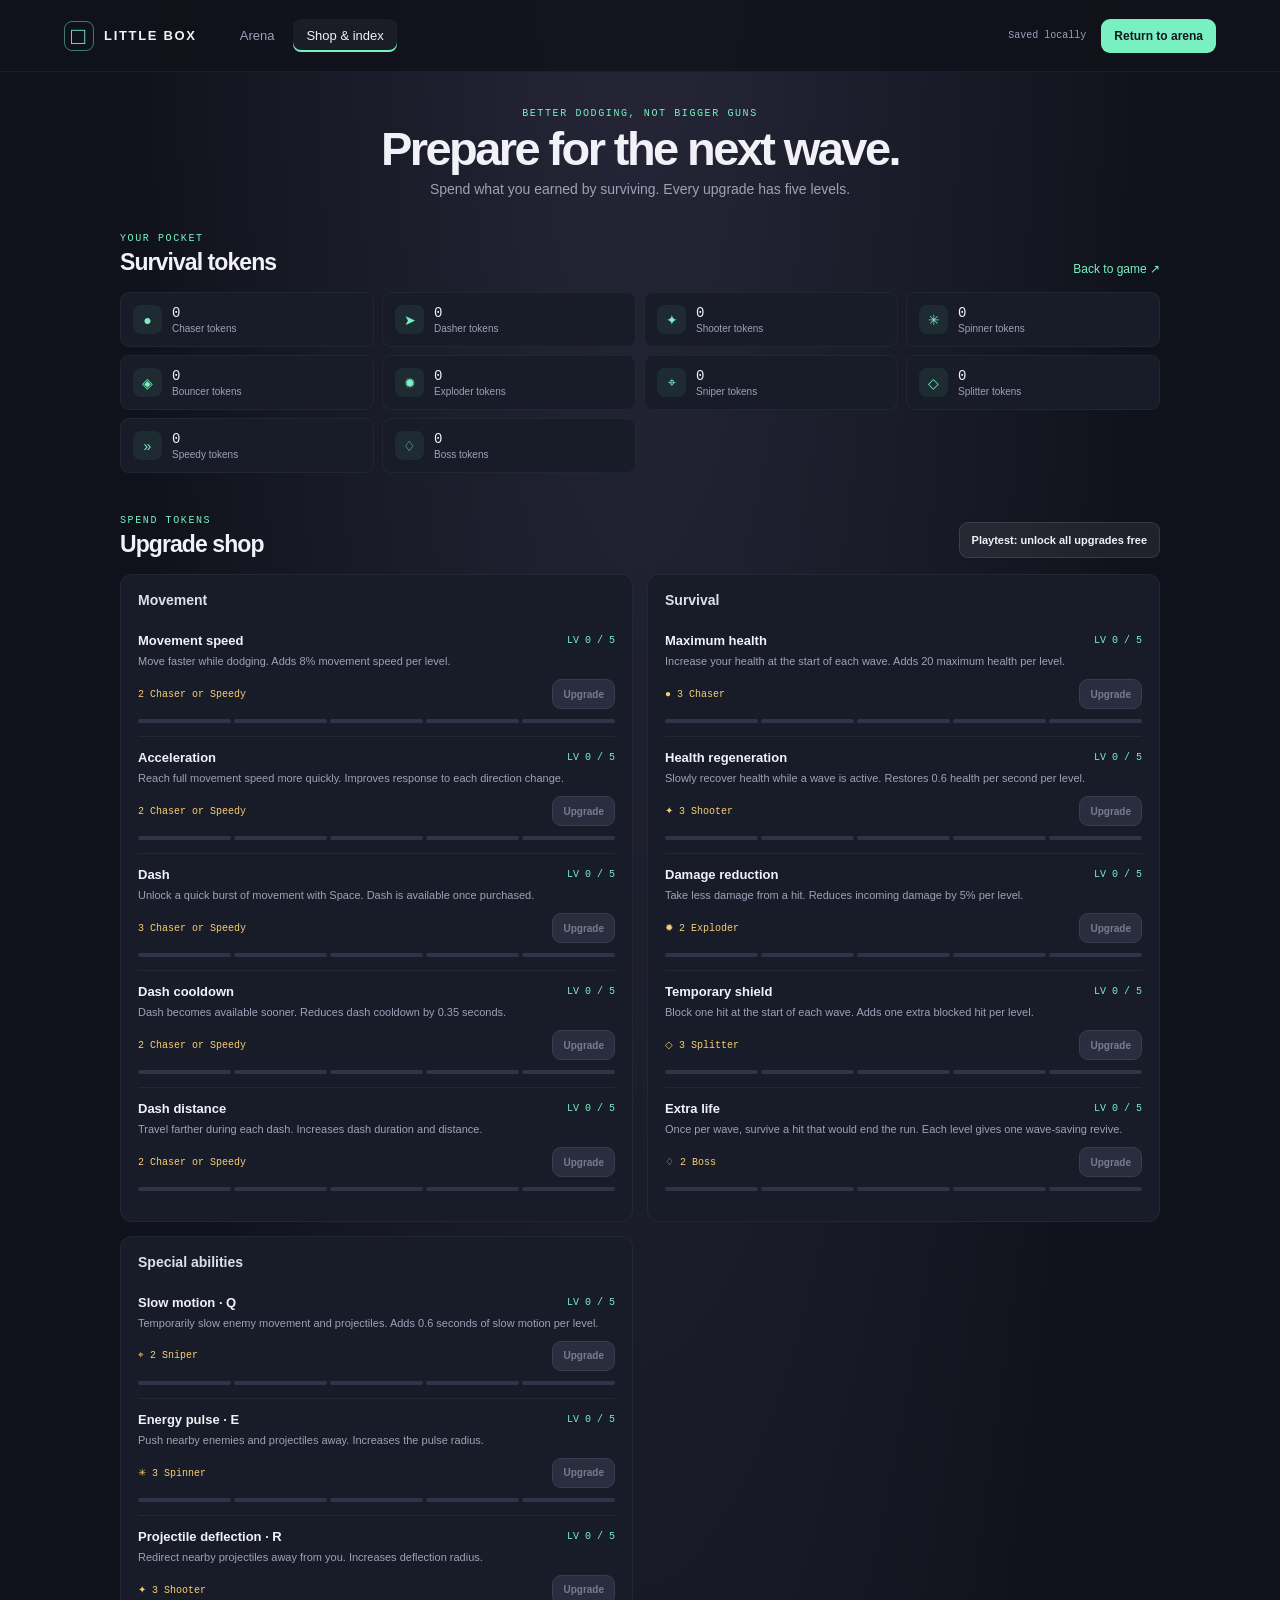
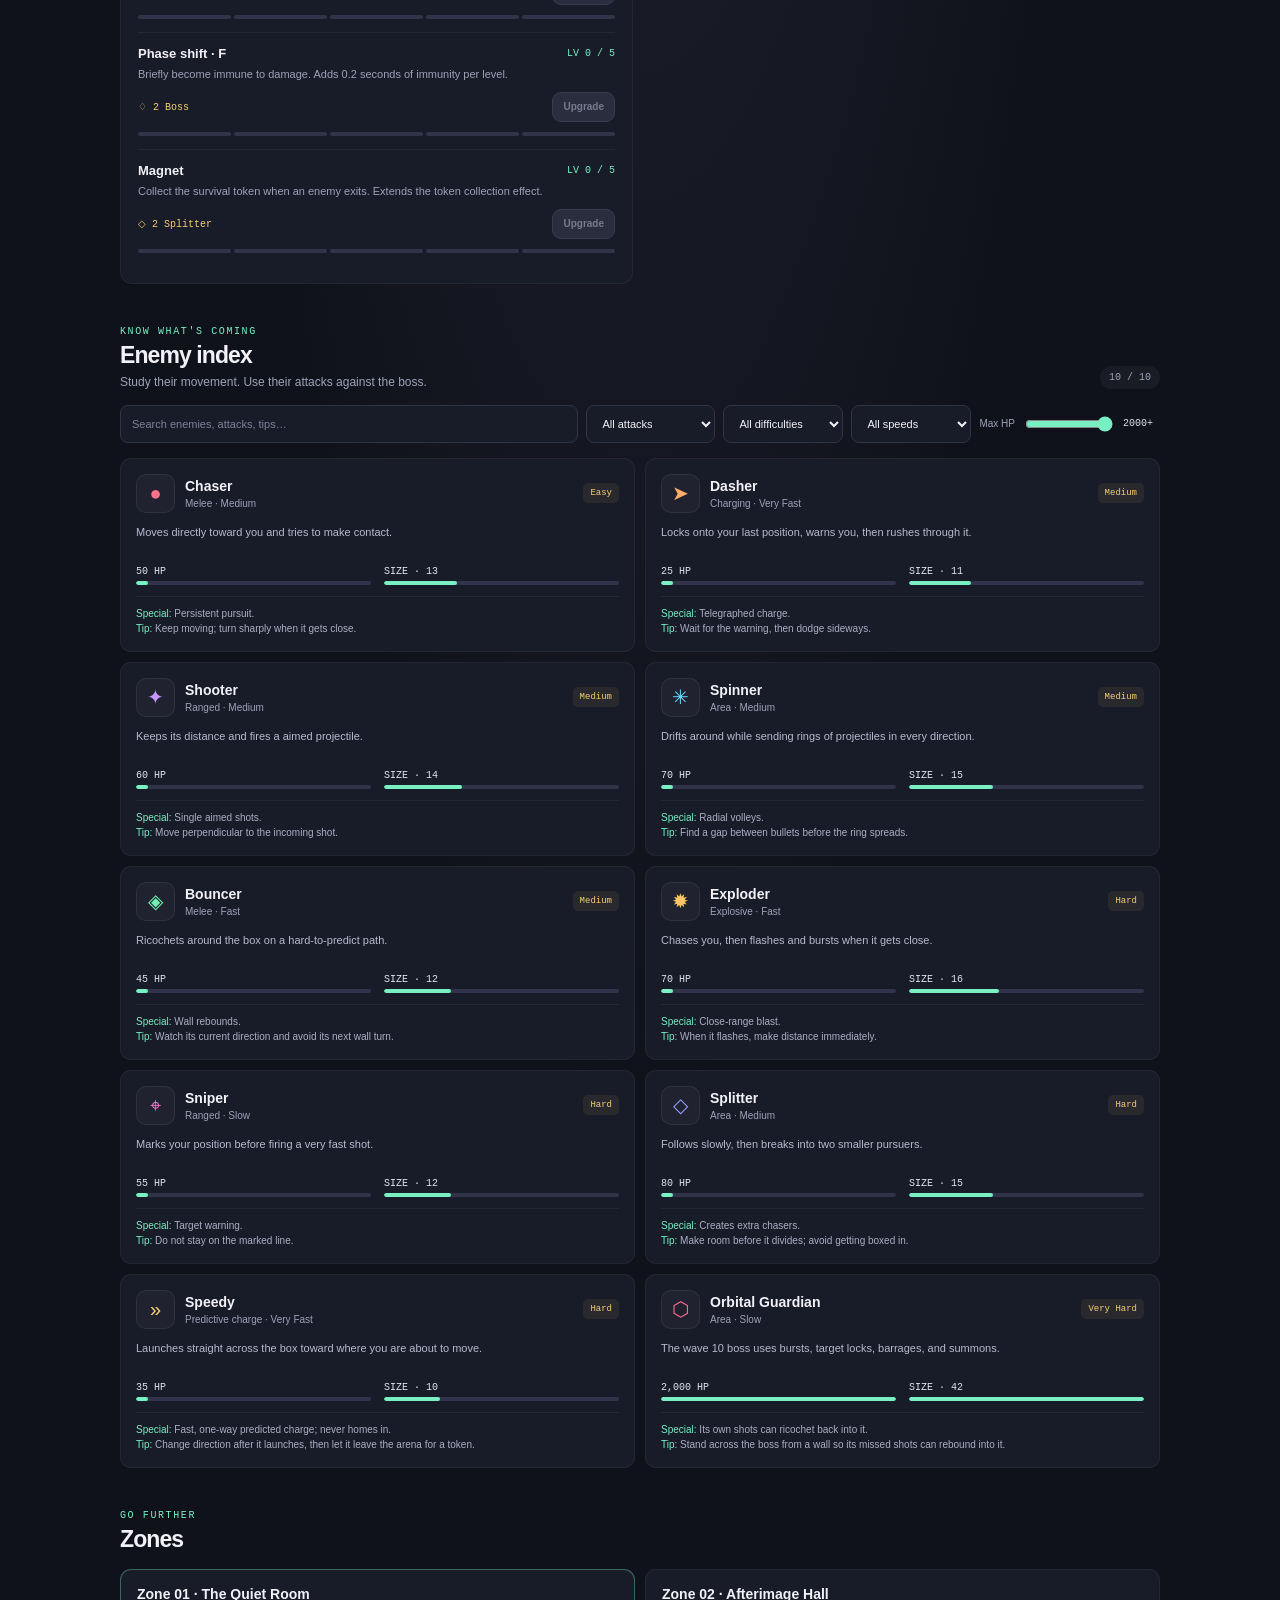
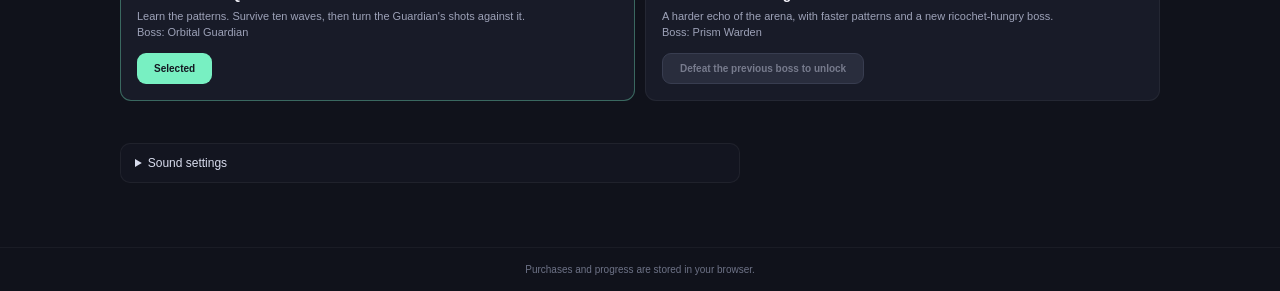
==== shop.html @ 020e3a39 "1st version of code Added the main starter code" ====
<!doctype html>
<html lang="en">
<head>
  <meta charset="utf-8">
  <meta name="viewport" content="width=device-width, initial-scale=1">
  <meta name="theme-color" content="#10121b">
  <title>Little Box — Upgrades &amp; index</title>
  <link rel="stylesheet" href="styles.css">
  <script src="app.js" defer></script>
</head>
<body data-page="shop">
  <header class="topbar">
    <a class="brand" href="index.html"><span class="brand-mark">□</span> LITTLE BOX</a>
    <nav class="main-nav" aria-label="Main navigation">
      <a class="nav-link" href="index.html">Arena</a>
      <a class="nav-link active" href="shop.html">Shop &amp; index</a>
    </nav>
    <div class="top-actions">
      <span id="saveStatus" class="save-status" aria-live="polite">Saved locally</span>
      <a class="button button-small" href="index.html">Return to arena</a>
    </div>
  </header>

  <main class="shop-layout">
    <section class="game-heading">
      <p class="eyebrow">BETTER DODGING, NOT BIGGER GUNS</p>
      <h1>Prepare for the next wave.</h1>
      <p>Spend what you earned by surviving. Every upgrade has five levels.</p>
    </section>

    <section class="currency-section">
      <div class="section-title"><div><p class="eyebrow">YOUR POCKET</p><h2>Survival tokens</h2></div><a class="text-link" href="index.html">Back to game ↗</a></div>
      <div id="currencyList" class="currency-list"></div>
    </section>

    <section class="upgrade-section">
      <div class="section-title"><div><p class="eyebrow">SPEND TOKENS</p><h2>Upgrade shop</h2></div><button id="buyAllUpgrades" class="button button-secondary" type="button">Playtest: unlock all upgrades free</button></div>
      <div id="upgradeGroups" class="upgrade-groups"></div>
    </section>

    <section class="index-section">
      <div class="section-title"><div><p class="eyebrow">KNOW WHAT'S COMING</p><h2>Enemy index</h2><p class="section-copy">Study their movement. Use their attacks against the boss.</p></div><span id="enemyCount" class="count-pill"></span></div>
      <div class="filter-bar">
        <label class="search-field"><span class="sr-only">Search enemies</span><input id="enemySearch" type="search" placeholder="Search enemies, attacks, tips…"></label>
        <label><span class="sr-only">Filter by attack type</span><select id="attackFilter"><option value="">All attacks</option></select></label>
        <label><span class="sr-only">Filter by difficulty</span><select id="difficultyFilter"><option value="">All difficulties</option><option>Easy</option><option>Medium</option><option>Hard</option><option>Very Hard</option></select></label>
        <label><span class="sr-only">Filter by speed</span><select id="speedFilter"><option value="">All speeds</option><option>Slow</option><option>Medium</option><option>Fast</option><option>Very Fast</option></select></label>
        <label class="health-filter">Max HP <input id="healthFilter" type="range" min="25" max="2000" step="25" value="2000"><span id="healthFilterValue">2000+</span></label>
      </div>
      <div id="enemyGrid" class="enemy-grid"></div>
      <p id="emptyEnemies" class="empty-state" hidden>No enemies match those filters.</p>
    </section>

    <section class="zone-section">
      <div class="section-title"><div><p class="eyebrow">GO FURTHER</p><h2>Zones</h2></div></div>
      <div id="zoneList" class="zone-list"></div>
    </section>

    <details class="settings">
      <summary>Sound settings</summary>
      <div class="settings-row">
        <label>Music <input id="musicVolume" type="range" min="0" max="100" value="35"></label>
        <label>Effects <input id="soundVolume" type="range" min="0" max="100" value="55"></label>
      </div>
      <p>Music changes intensity with the wave and settles down in the shop.</p>
    </details>
  </main>
  <footer class="site-footer">Purchases and progress are stored in your browser.</footer>
</body>
</html>
---- styles.css ----
:root {
  color-scheme: dark;
  --bg: #10121b;
  --panel: #181b28;
  --panel-soft: #1d2030;
  --line: #303449;
  --muted: #9da2b8;
  --text: #f2f1f8;
  --mint: #78f0c2;
  --pink: #ff6d9c;
  --gold: #f6cf73;
  --mono: Consolas, "Courier New", monospace;
  font-family: "Segoe UI", Arial, sans-serif;
  background: var(--bg);
  color: var(--text);
}

* { box-sizing: border-box; }
[hidden] { display: none !important; }
body { min-width: 320px; min-height: 100vh; margin: 0; background: radial-gradient(ellipse at 50% -15%, #28283b 0, var(--bg) 57%); }
a { color: inherit; text-decoration: none; }
button, input, select { font: inherit; }
button, a, input, select { -webkit-tap-highlight-color: transparent; }
button:focus-visible, a:focus-visible, input:focus-visible, select:focus-visible, summary:focus-visible { outline: 2px solid var(--mint); outline-offset: 3px; }

.topbar { height: 72px; display: flex; align-items: center; gap: 30px; padding: 0 clamp(16px, 5vw, 76px); border-bottom: 1px solid #ffffff0d; background: #10121bd9; }
.brand { display: inline-flex; gap: 10px; align-items: center; font-weight: 700; font-size: 13px; letter-spacing: .13em; white-space: nowrap; }
.brand-mark { display: grid; width: 30px; height: 30px; place-items: center; color: var(--mint); border: 1px solid #78f0c277; border-radius: 8px; font-size: 24px; line-height: 1; }
.main-nav { display: flex; gap: 6px; align-items: center; }
.nav-link { padding: 9px 13px; color: var(--muted); font-size: 13px; border-radius: 8px; }
.nav-link:hover, .nav-link.active { color: var(--text); background: #ffffff0b; }
.nav-link.active { box-shadow: inset 0 -2px var(--mint); }
.top-actions { display: flex; align-items: center; gap: 15px; margin-left: auto; }
.save-status { color: var(--muted); font: 10px var(--mono); }
.button { display: inline-flex; align-items: center; justify-content: center; min-height: 42px; padding: 0 17px; color: #141721; background: var(--mint); border: 0; border-radius: 9px; font-weight: 700; cursor: pointer; transition: transform .15s, filter .15s; }
.button:hover { filter: brightness(1.09); transform: translateY(-1px); }
.button-small { min-height: 34px; padding: 0 13px; font-size: 12px; }
.button-secondary { color: var(--text); background: #ffffff12; border: 1px solid #ffffff1a; }
.button-danger { color: #ffd9e4; background: #fa668421; border: 1px solid #fa66844b; }
.button:disabled { color: #777b8d; background: #292d3d; border: 1px solid #383d50; cursor: not-allowed; transform: none; filter: none; }

.game-layout, .shop-layout { width: min(1120px, calc(100% - 32px)); margin: 0 auto; padding: 36px 0 64px; }
.game-layout { display: flex; align-items: center; flex-direction: column; }
.game-heading { width: 100%; margin: 0 0 22px; text-align: center; }
.game-heading h1 { margin: 5px 0 8px; font-size: clamp(29px, 5vw, 47px); letter-spacing: -.055em; line-height: 1.05; }
.game-heading > p:last-child { margin: 0; color: var(--muted); font-size: 14px; }
.eyebrow { margin: 0; color: var(--mint); font: 10px var(--mono); letter-spacing: .16em; }
.game-hud { display: flex; gap: 9px; width: min(620px, 100%); margin-bottom: 13px; }
.hud-card { display: flex; min-width: 80px; min-height: 64px; flex-direction: column; justify-content: center; gap: 5px; padding: 9px 13px; background: #191c29e8; border: 1px solid #ffffff10; border-radius: 10px; }
.hud-card > span { color: var(--muted); font: 9px var(--mono); letter-spacing: .12em; }
.hud-card > strong { font: 12px var(--mono); }
.hud-health, .hud-boss { flex: 1; }
.meter { overflow: hidden; height: 6px; background: #303348; border-radius: 20px; }
.meter i { display: block; width: 100%; height: 100%; background: var(--mint); border-radius: inherit; transition: width .2s; }
.boss-meter i { background: var(--pink); }
.hud-boss > strong { color: #ff9db7; }

.arena-frame { position: relative; width: min(54vw, 620px); min-width: min(100%, 360px); aspect-ratio: 1; overflow: hidden; background: #121521; border: 8px solid #37394c; border-radius: 4px; box-shadow: 0 0 0 1px #74789455, inset 0 0 0 2px #0b0d14, 0 23px 65px #0008; }
.arena-frame::before { position: absolute; z-index: 1; top: -1px; left: -1px; width: 22px; height: 22px; border-top: 3px solid var(--mint); border-left: 3px solid var(--mint); content: ""; pointer-events: none; }
.arena-frame::after { position: absolute; z-index: 1; right: -1px; bottom: -1px; width: 22px; height: 22px; border-right: 3px solid var(--mint); border-bottom: 3px solid var(--mint); content: ""; pointer-events: none; }
#arena { display: block; width: 100%; height: 100%; }
.arena-label { position: absolute; z-index: 2; top: 12px; left: 14px; display: flex; gap: 7px; align-items: center; color: #c1c6d9; font: 9px var(--mono); letter-spacing: .14em; pointer-events: none; }
.live-dot { width: 6px; height: 6px; background: var(--mint); border-radius: 50%; box-shadow: 0 0 9px var(--mint); }
.game-overlay { position: absolute; z-index: 3; inset: 0; display: grid; place-items: center; padding: 22px; background: #0c0e18b8; backdrop-filter: blur(5px); }
.game-overlay[hidden] { display: none; }
.overlay-card { width: min(390px, 100%); padding: 26px; text-align: center; background: #1a1d2bef; border: 1px solid #ffffff1c; border-radius: 15px; box-shadow: 0 18px 70px #0008; }
.overlay-card h2 { margin: 9px 0; font-size: clamp(22px, 4vw, 30px); letter-spacing: -.04em; }
.overlay-card > p:not(.eyebrow) { margin: 0 auto 18px; color: #b6bbce; font-size: 13px; line-height: 1.55; }
.overlay-buttons { display: flex; justify-content: center; flex-wrap: wrap; gap: 8px; }
.toast { position: absolute; z-index: 4; left: 50%; bottom: 22px; padding: 9px 15px; color: var(--mint); background: #121521ec; border: 1px solid #78f0c277; border-radius: 20px; font: 11px var(--mono); opacity: 0; transform: translate(-50%, 8px); transition: opacity .2s, transform .2s; pointer-events: none; }
.toast.show { opacity: 1; transform: translate(-50%, 0); }
.game-footer { display: flex; width: min(620px, 100%); align-items: center; justify-content: space-between; gap: 12px; flex-wrap: wrap; margin-top: 15px; }
.control-hint { display: flex; align-items: center; gap: 5px; color: var(--muted); font-size: 10px; }
.key { padding: 4px 5px; color: #dce0ee; background: #222638; border: 1px solid #373c50; border-radius: 4px; font: 9px var(--mono); }
.separator { color: #4a4e61; }
.text-link { color: var(--mint); font-size: 12px; }
.text-link:hover { text-decoration: underline; }
.settings { width: min(620px, 100%); margin-top: 20px; padding: 12px 14px; color: var(--muted); background: #181b2877; border: 1px solid #ffffff0e; border-radius: 10px; font-size: 12px; }
.settings summary { color: #d8dced; cursor: pointer; }
.settings-row { display: flex; gap: 20px; flex-wrap: wrap; padding-top: 14px; }
.settings-row label { display: flex; align-items: center; gap: 10px; }
.settings input[type="range"] { accent-color: var(--mint); }
.settings p { margin: 10px 0 0; font-size: 10px; }
.site-footer { padding: 16px; color: #6d7286; text-align: center; font-size: 10px; border-top: 1px solid #ffffff0b; }

.shop-layout { max-width: 1040px; }
.shop-layout > .game-heading { margin-bottom: 36px; }
.section-title { display: flex; align-items: end; justify-content: space-between; gap: 14px; margin-bottom: 16px; }
.section-title h2 { margin: 5px 0 0; font-size: 23px; letter-spacing: -.04em; }
.section-copy { margin: 6px 0 0; color: var(--muted); font-size: 12px; }
.currency-section, .upgrade-section, .index-section, .zone-section { margin: 0 0 42px; }
.upgrade-section > .section-title .button { min-height: 36px; padding: 0 12px; font-size: 11px; }
.currency-list { display: grid; grid-template-columns: repeat(4, minmax(0, 1fr)); gap: 8px; }
.currency-card { display: flex; align-items: center; gap: 10px; padding: 12px; background: var(--panel); border: 1px solid #ffffff0c; border-radius: 9px; }
.currency-icon { display: grid; width: 29px; height: 29px; flex: 0 0 auto; place-items: center; color: var(--mint); background: #78f0c214; border-radius: 8px; font-size: 14px; }
.currency-card strong { display: block; font: 14px var(--mono); }
.currency-card span:last-child { display: block; margin-top: 2px; color: var(--muted); font-size: 10px; }
.upgrade-groups { display: grid; grid-template-columns: repeat(2, minmax(0, 1fr)); gap: 14px; }
.upgrade-group { padding: 17px; background: var(--panel); border: 1px solid #ffffff0d; border-radius: 12px; }
.upgrade-group h3 { margin: 0 0 12px; color: #dce0ed; font-size: 14px; }
.upgrade-card { padding: 13px 0; border-top: 1px solid #ffffff0e; }
.upgrade-card:first-of-type { border-top: 0; }
.upgrade-head { display: flex; align-items: center; justify-content: space-between; gap: 10px; }
.upgrade-head h4 { margin: 0; font-size: 13px; }
.level-text { color: var(--mint); font: 10px var(--mono); white-space: nowrap; }
.upgrade-card p { margin: 6px 0 9px; color: var(--muted); font-size: 11px; line-height: 1.45; }
.upgrade-buy-row { display: flex; align-items: center; justify-content: space-between; gap: 10px; }
.upgrade-cost { color: var(--gold); font: 10px var(--mono); }
.upgrade-buy-row .button { min-height: 30px; padding: 0 10px; font-size: 10px; }
.level-track { display: flex; gap: 3px; margin-top: 10px; }
.level-track i { height: 4px; flex: 1; background: #303448; border-radius: 5px; }
.level-track i.on { background: var(--mint); }

.filter-bar { display: flex; align-items: center; gap: 8px; flex-wrap: wrap; margin-bottom: 15px; }
.filter-bar select, .filter-bar input[type="search"] { height: 38px; padding: 0 11px; color: var(--text); background: var(--panel); border: 1px solid var(--line); border-radius: 8px; font-size: 11px; }
.filter-bar select { min-width: 120px; }
.search-field { flex: 1 1 220px; }
.search-field input { width: 100%; }
.filter-bar input::placeholder { color: #7e8398; }
.health-filter { display: flex; align-items: center; gap: 8px; color: var(--muted); font-size: 10px; }
.health-filter input { width: 88px; accent-color: var(--mint); }
.health-filter span { min-width: 37px; color: #dce0ed; font: 10px var(--mono); }
.enemy-grid { display: grid; grid-template-columns: repeat(2, minmax(0, 1fr)); gap: 10px; }
.enemy-card { padding: 15px; background: var(--panel); border: 1px solid #ffffff0d; border-radius: 11px; }
.enemy-top { display: flex; align-items: center; gap: 10px; }
.enemy-icon { display: grid; width: 39px; height: 39px; flex: 0 0 auto; place-items: center; background: #ffffff09; border: 1px solid #ffffff12; border-radius: 10px; font-size: 20px; }
.enemy-top h3 { margin: 0; font-size: 14px; }
.enemy-top p { margin: 4px 0 0; color: var(--muted); font-size: 10px; }
.difficulty { margin-left: auto; padding: 5px 7px; color: var(--gold); background: #f6cf7312; border-radius: 5px; font: 9px var(--mono); white-space: nowrap; }
.enemy-description { min-height: 32px; margin: 12px 0 9px; color: #b6bbce; font-size: 11px; line-height: 1.45; }
.enemy-stats { display: grid; grid-template-columns: 1fr 1fr; gap: 6px 13px; }
.enemy-stat { color: var(--muted); font-size: 10px; }
.enemy-stat b { display: block; margin-bottom: 4px; color: #e2e4ed; font: 10px var(--mono); }
.stat-bar { height: 4px; overflow: hidden; background: #303448; border-radius: 5px; }
.stat-bar i { display: block; height: 100%; background: var(--mint); border-radius: inherit; }
.enemy-tip { margin: 11px 0 0; padding-top: 9px; color: #aab0c4; border-top: 1px solid #ffffff0e; font-size: 10px; line-height: 1.5; }
.enemy-tip strong { color: var(--mint); font-weight: 500; }
.count-pill { padding: 6px 9px; color: var(--muted); background: #ffffff0b; border-radius: 20px; font: 10px var(--mono); }
.empty-state { padding: 24px; color: var(--muted); text-align: center; background: var(--panel); border-radius: 10px; font-size: 12px; }
.zone-list { display: grid; grid-template-columns: repeat(2, minmax(0, 1fr)); gap: 10px; }
.zone-card { padding: 16px; background: var(--panel); border: 1px solid #ffffff0d; border-radius: 11px; }
.zone-card.unlocked { border-color: #78f0c25c; }
.zone-card h3 { margin: 0 0 6px; font-size: 14px; }
.zone-card p { margin: 0 0 12px; color: var(--muted); font-size: 11px; line-height: 1.5; }
.zone-card .button { min-height: 31px; font-size: 10px; }
.sr-only { position: absolute; width: 1px; height: 1px; overflow: hidden; clip: rect(0, 0, 0, 0); white-space: nowrap; clip-path: inset(50%); }

@media (max-width: 720px) {
  .topbar { height: 62px; gap: 10px; padding: 0 12px; }
  .brand { gap: 6px; font-size: 11px; }
  .brand-mark { width: 26px; height: 26px; font-size: 20px; }
  .main-nav { gap: 0; }
  .nav-link { padding: 8px; font-size: 11px; }
  .top-actions { gap: 8px; }
  .save-status { display: none; }
  .game-layout, .shop-layout { width: min(100% - 22px, 620px); padding-top: 25px; }
  .arena-frame { width: min(90vw, 580px); min-width: 0; border-width: 6px; }
  .game-hud { gap: 5px; }
  .hud-card { min-width: 60px; padding: 8px; }
  .hud-card > span { font-size: 8px; }
  .hud-card > strong { font-size: 10px; }
  .game-footer { justify-content: center; }
  .control-hint { font-size: 9px; }
  .upgrade-groups, .enemy-grid { grid-template-columns: 1fr; }
  .currency-list { grid-template-columns: repeat(2, minmax(0, 1fr)); }
  .zone-list { grid-template-columns: 1fr; }
  .health-filter { flex: 1; }
  .upgrade-section > .section-title { align-items: flex-start; flex-direction: column; }
}
@media (max-width: 430px) {
  .brand { letter-spacing: .06em; }
  .nav-link { font-size: 10px; padding: 7px 6px; }
  .top-actions .button { min-height: 30px; padding: 0 8px; font-size: 10px; }
  .game-heading > p:last-child { font-size: 12px; }
  .control-hint { gap: 3px; }
}
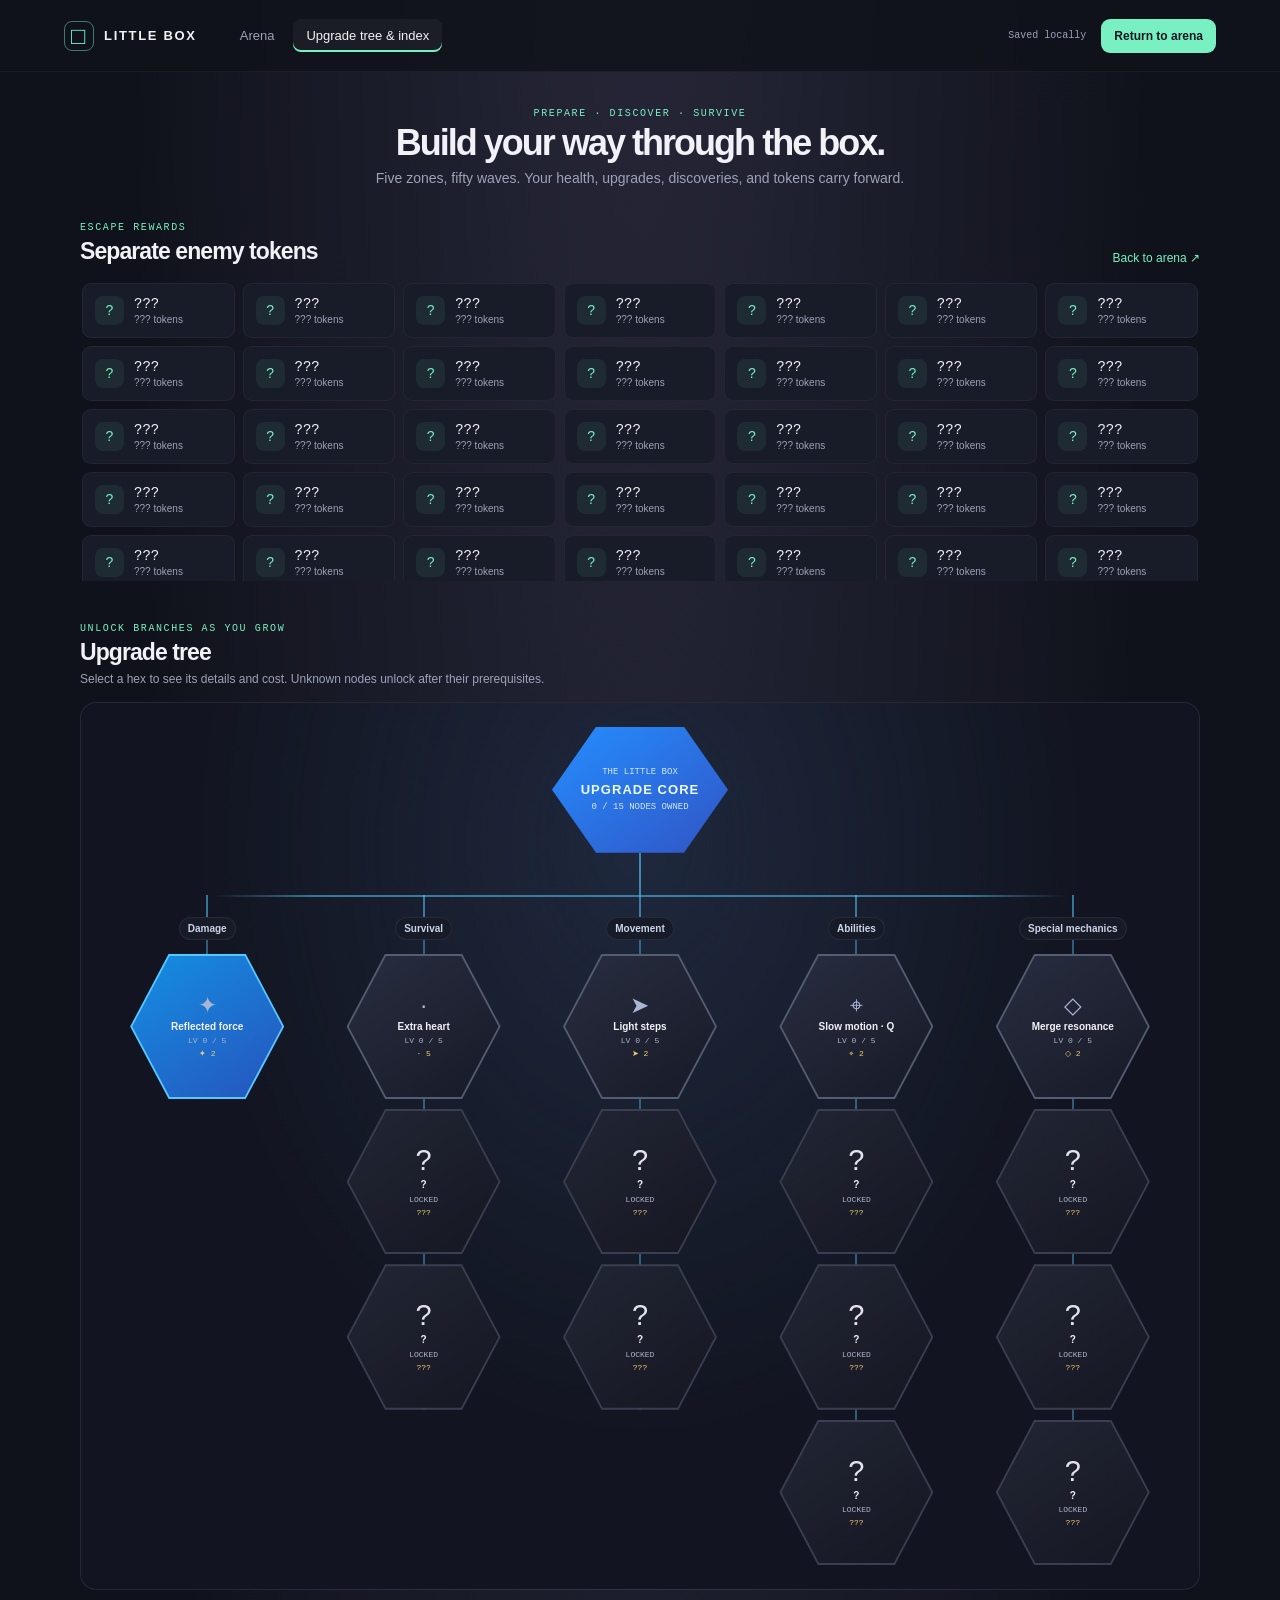
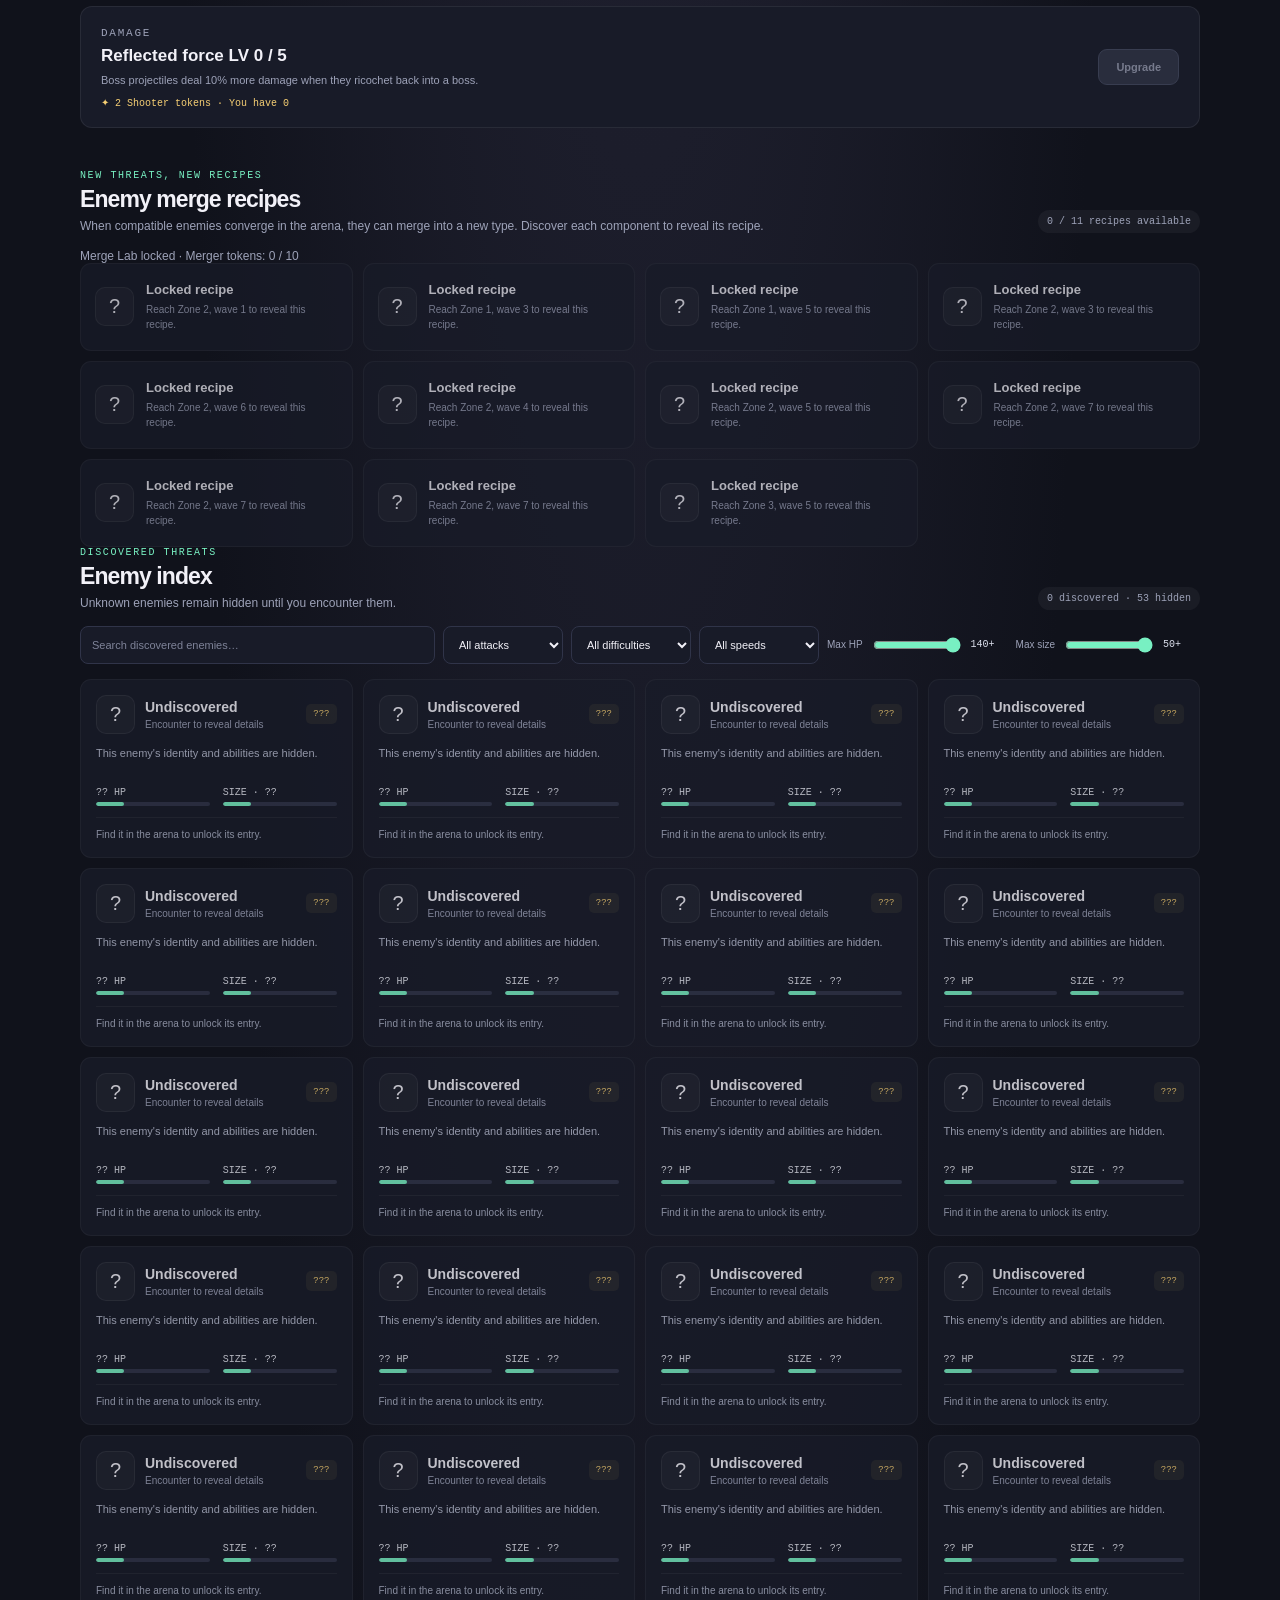
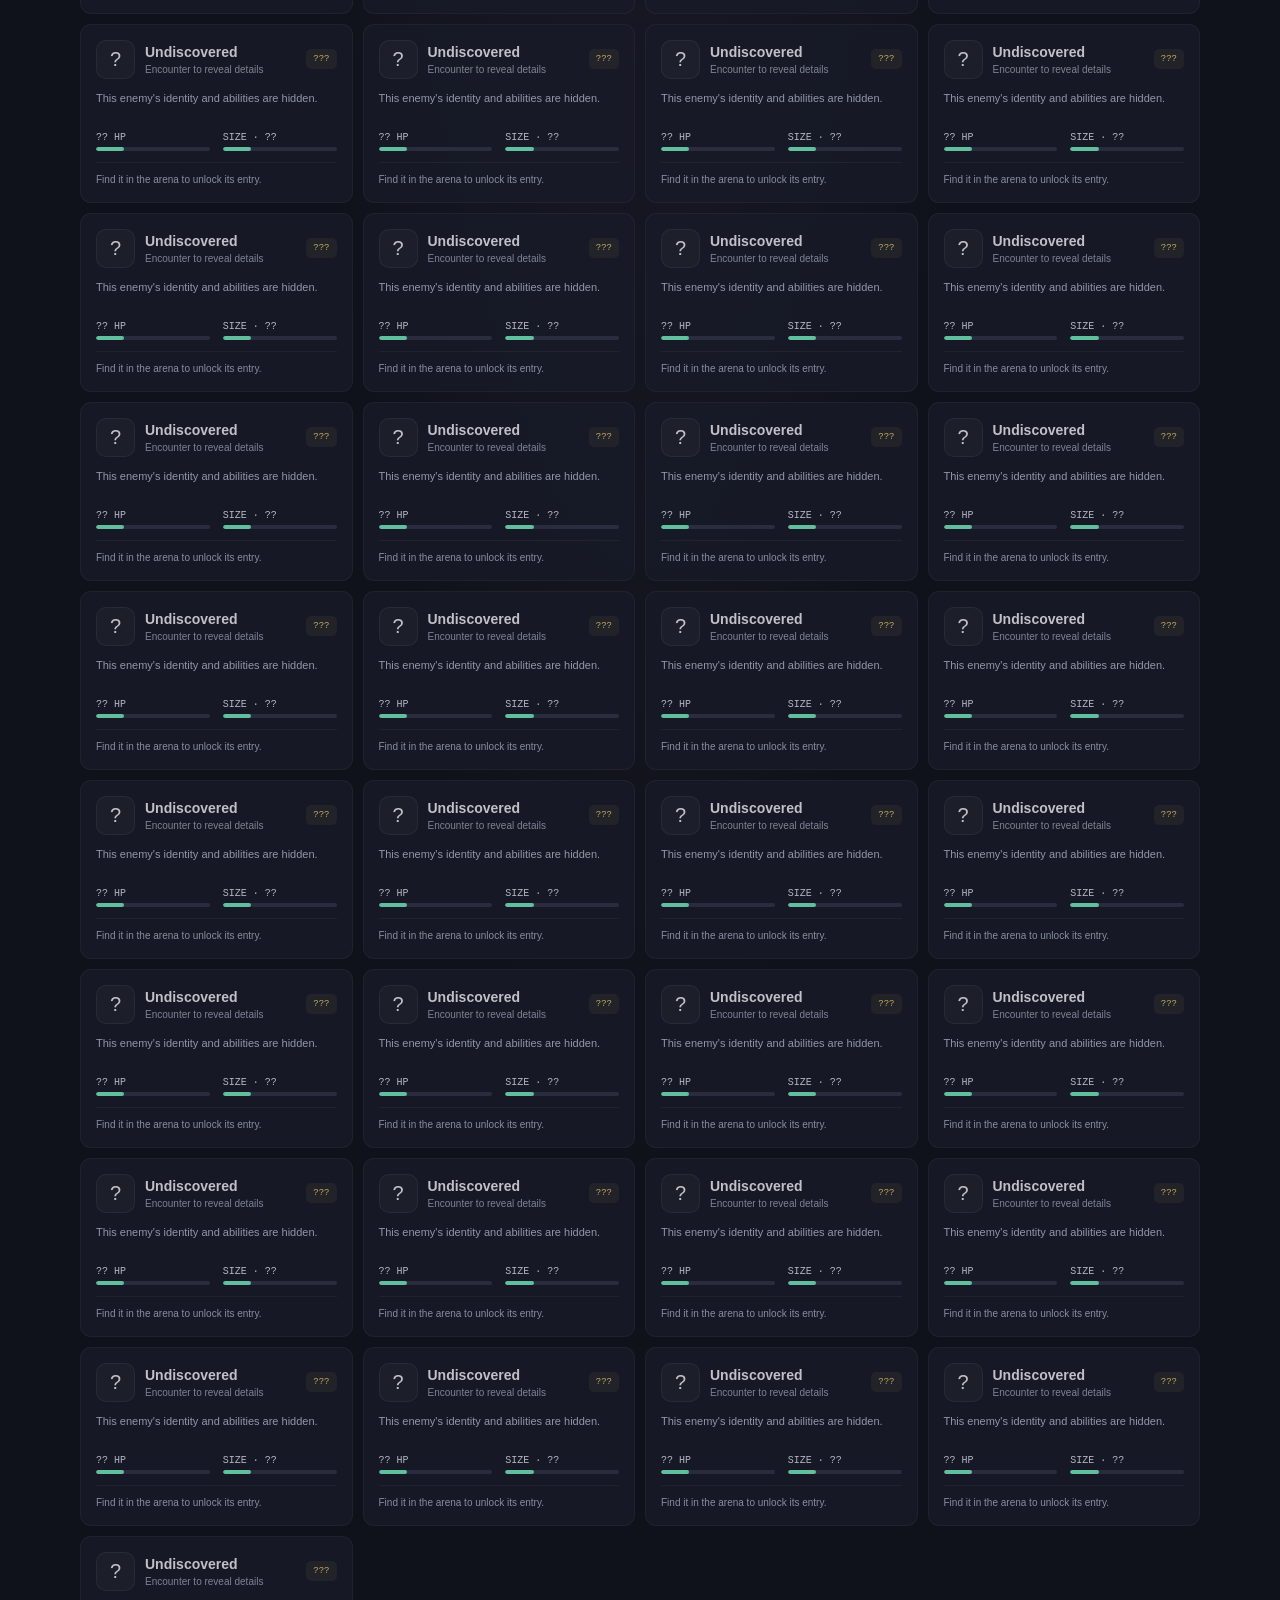
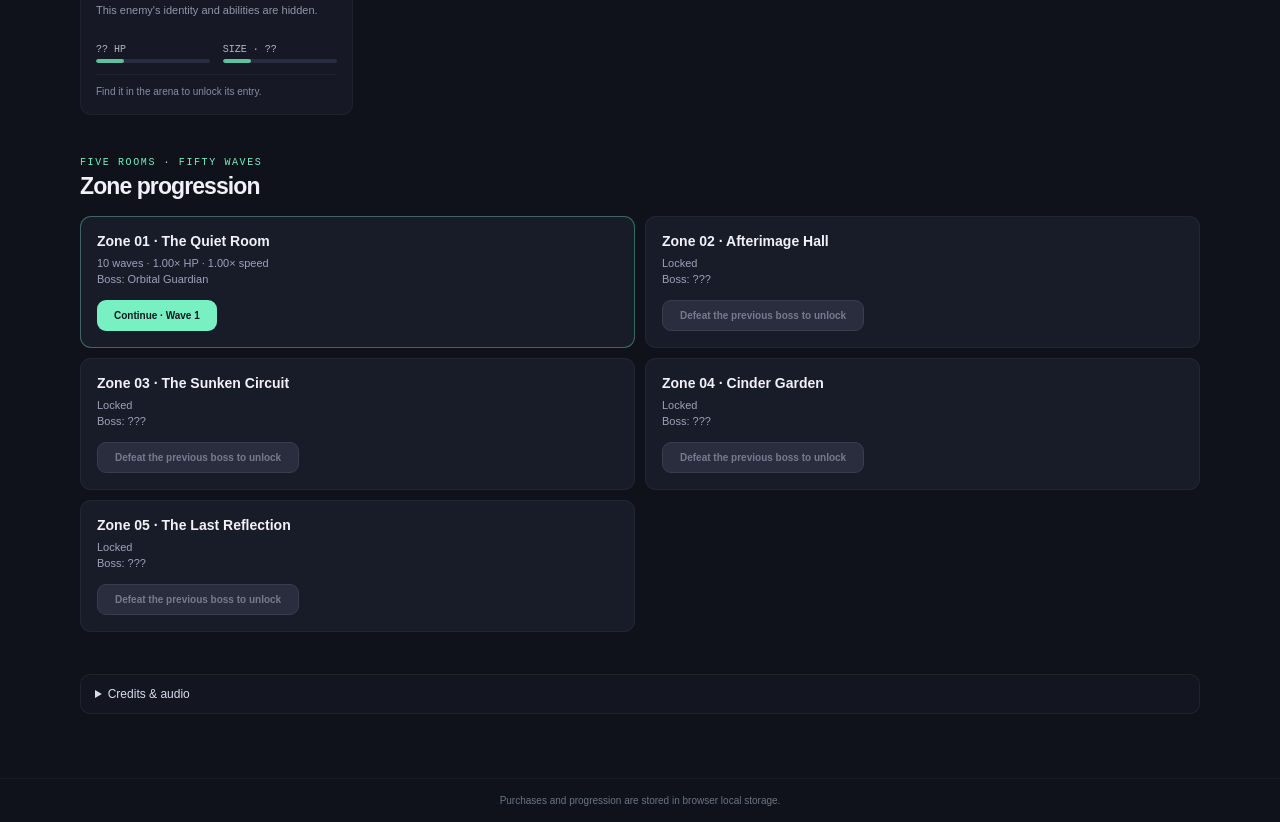
==== commit 99a88ced: "Revamped most code Fixed minor bugs and redid code to add new features" ====
--- a/shop.html
+++ b/shop.html
@@ -4,7 +4,7 @@
   <meta charset="utf-8">
   <meta name="viewport" content="width=device-width, initial-scale=1">
   <meta name="theme-color" content="#10121b">
-  <title>Little Box — Upgrades &amp; index</title>
+  <title>Little Box — Upgrade Tree &amp; Index</title>
   <link rel="stylesheet" href="styles.css">
   <script src="app.js" defer></script>
 </head>
@@ -13,7 +13,7 @@
     <a class="brand" href="index.html"><span class="brand-mark">□</span> LITTLE BOX</a>
     <nav class="main-nav" aria-label="Main navigation">
       <a class="nav-link" href="index.html">Arena</a>
-      <a class="nav-link active" href="shop.html">Shop &amp; index</a>
+      <a class="nav-link active" href="#upgrade-tree">Upgrade tree &amp; index</a>
     </nav>
     <div class="top-actions">
       <span id="saveStatus" class="save-status" aria-live="polite">Saved locally</span>
@@ -23,48 +23,59 @@
 
   <main class="shop-layout">
     <section class="game-heading">
-      <p class="eyebrow">BETTER DODGING, NOT BIGGER GUNS</p>
-      <h1>Prepare for the next wave.</h1>
-      <p>Spend what you earned by surviving. Every upgrade has five levels.</p>
+      <p class="eyebrow">PREPARE · DISCOVER · SURVIVE</p>
+      <h1>Build your way through the box.</h1>
+      <p>Five zones, fifty waves. Your health, upgrades, discoveries, and tokens carry forward.</p>
     </section>
 
     <section class="currency-section">
-      <div class="section-title"><div><p class="eyebrow">YOUR POCKET</p><h2>Survival tokens</h2></div><a class="text-link" href="index.html">Back to game ↗</a></div>
+      <div class="section-title"><div><p class="eyebrow">ESCAPE REWARDS</p><h2>Separate enemy tokens</h2></div><a class="text-link" href="index.html">Back to arena ↗</a></div>
       <div id="currencyList" class="currency-list"></div>
     </section>
 
-    <section class="upgrade-section">
-      <div class="section-title"><div><p class="eyebrow">SPEND TOKENS</p><h2>Upgrade shop</h2></div><button id="buyAllUpgrades" class="button button-secondary" type="button">Playtest: unlock all upgrades free</button></div>
-      <div id="upgradeGroups" class="upgrade-groups"></div>
+    <section class="upgrade-section" id="upgrade-tree">
+      <div class="section-title"><div><p class="eyebrow">UNLOCK BRANCHES AS YOU GROW</p><h2>Upgrade tree</h2><p class="section-copy">Select a hex to see its details and cost. Unknown nodes unlock after their prerequisites.</p></div></div>
+      <div id="upgradeGroups" class="upgrade-tree-board"></div>
+      <div id="upgradeDetails" class="upgrade-detail" aria-live="polite"></div>
     </section>
 
-    <section class="index-section">
-      <div class="section-title"><div><p class="eyebrow">KNOW WHAT'S COMING</p><h2>Enemy index</h2><p class="section-copy">Study their movement. Use their attacks against the boss.</p></div><span id="enemyCount" class="count-pill"></span></div>
+    <section class="merge-section" id="merge-lab">
+      <div class="section-title"><div><p class="eyebrow">NEW THREATS, NEW RECIPES</p><h2>Enemy merge recipes</h2><p class="section-copy">When compatible enemies converge in the arena, they can merge into a new type. Discover each component to reveal its recipe.</p></div><span id="recipeCount" class="count-pill"></span></div>
+      <div id="mergeLabUpgrade" class="merge-lab-upgrade"></div>
+      <div id="mergeGrid" class="merge-grid"></div>
+    </section>
+
+    <section class="index-section" id="enemy-index">
+      <div class="section-title"><div><p class="eyebrow">DISCOVERED THREATS</p><h2>Enemy index</h2><p class="section-copy">Unknown enemies remain hidden until you encounter them.</p></div><span id="enemyCount" class="count-pill"></span></div>
       <div class="filter-bar">
-        <label class="search-field"><span class="sr-only">Search enemies</span><input id="enemySearch" type="search" placeholder="Search enemies, attacks, tips…"></label>
+        <label class="search-field"><span class="sr-only">Search enemies</span><input id="enemySearch" type="search" placeholder="Search discovered enemies…"></label>
         <label><span class="sr-only">Filter by attack type</span><select id="attackFilter"><option value="">All attacks</option></select></label>
         <label><span class="sr-only">Filter by difficulty</span><select id="difficultyFilter"><option value="">All difficulties</option><option>Easy</option><option>Medium</option><option>Hard</option><option>Very Hard</option></select></label>
-        <label><span class="sr-only">Filter by speed</span><select id="speedFilter"><option value="">All speeds</option><option>Slow</option><option>Medium</option><option>Fast</option><option>Very Fast</option></select></label>
-        <label class="health-filter">Max HP <input id="healthFilter" type="range" min="25" max="2000" step="25" value="2000"><span id="healthFilterValue">2000+</span></label>
+        <label><span class="sr-only">Filter by movement speed</span><select id="speedFilter"><option value="">All speeds</option><option>Slow</option><option>Medium</option><option>Fast</option><option>Very Fast</option></select></label>
+        <label class="health-filter">Max HP <input id="healthFilter" type="range" min="1" max="140" step="1" value="140"><span id="healthFilterValue">140+</span></label>
+        <label class="health-filter">Max size <input id="sizeFilter" type="range" min="8" max="50" step="1" value="50"><span id="sizeFilterValue">50+</span></label>
       </div>
       <div id="enemyGrid" class="enemy-grid"></div>
-      <p id="emptyEnemies" class="empty-state" hidden>No enemies match those filters.</p>
+      <p id="emptyEnemies" class="empty-state" hidden>No discovered enemies match those filters yet.</p>
     </section>
 
     <section class="zone-section">
-      <div class="section-title"><div><p class="eyebrow">GO FURTHER</p><h2>Zones</h2></div></div>
+      <div class="section-title"><div><p class="eyebrow">FIVE ROOMS · FIFTY WAVES</p><h2>Zone progression</h2></div></div>
       <div id="zoneList" class="zone-list"></div>
     </section>
 
-    <details class="settings">
-      <summary>Sound settings</summary>
-      <div class="settings-row">
-        <label>Music <input id="musicVolume" type="range" min="0" max="100" value="35"></label>
-        <label>Effects <input id="soundVolume" type="range" min="0" max="100" value="55"></label>
-      </div>
-      <p>Music changes intensity with the wave and settles down in the shop.</p>
-    </details>
+    <section class="credits-section">
+      <details class="settings">
+        <summary>Credits &amp; audio</summary>
+        <p>Music and sound effects: original tones synthesized in the browser with the Web Audio API. Visuals: original canvas-drawn shapes. External libraries, images, and APIs: none.</p>
+        <div class="settings-row">
+          <label>Music <input id="musicVolume" type="range" min="0" max="100" value="35"></label>
+          <label>Effects <input id="soundVolume" type="range" min="0" max="100" value="55"></label>
+          <label class="mute-setting"><input id="muteSound" type="checkbox"> Mute all</label>
+        </div>
+      </details>
+    </section>
   </main>
-  <footer class="site-footer">Purchases and progress are stored in your browser.</footer>
+  <footer class="site-footer">Purchases and progression are stored in browser local storage.</footer>
 </body>
 </html>
--- a/styles.css
+++ b/styles.css
@@ -19,9 +19,9 @@
 [hidden] { display: none !important; }
 body { min-width: 320px; min-height: 100vh; margin: 0; background: radial-gradient(ellipse at 50% -15%, #28283b 0, var(--bg) 57%); }
 a { color: inherit; text-decoration: none; }
-button, input, select { font: inherit; }
-button, a, input, select { -webkit-tap-highlight-color: transparent; }
-button:focus-visible, a:focus-visible, input:focus-visible, select:focus-visible, summary:focus-visible { outline: 2px solid var(--mint); outline-offset: 3px; }
+button, input, select, textarea { font: inherit; }
+button, a, input, select, textarea { -webkit-tap-highlight-color: transparent; }
+button:focus-visible, a:focus-visible, input:focus-visible, select:focus-visible, textarea:focus-visible, summary:focus-visible { outline: 2px solid var(--mint); outline-offset: 3px; }
 
 .topbar { height: 72px; display: flex; align-items: center; gap: 30px; padding: 0 clamp(16px, 5vw, 76px); border-bottom: 1px solid #ffffff0d; background: #10121bd9; }
 .brand { display: inline-flex; gap: 10px; align-items: center; font-weight: 700; font-size: 13px; letter-spacing: .13em; white-space: nowrap; }
@@ -63,7 +63,7 @@
 .live-dot { width: 6px; height: 6px; background: var(--mint); border-radius: 50%; box-shadow: 0 0 9px var(--mint); }
 .game-overlay { position: absolute; z-index: 3; inset: 0; display: grid; place-items: center; padding: 22px; background: #0c0e18b8; backdrop-filter: blur(5px); }
 .game-overlay[hidden] { display: none; }
-.overlay-card { width: min(390px, 100%); padding: 26px; text-align: center; background: #1a1d2bef; border: 1px solid #ffffff1c; border-radius: 15px; box-shadow: 0 18px 70px #0008; }
+.overlay-card { width: min(390px, 100%); max-height: 100%; overflow-y: auto; overscroll-behavior: contain; padding: 26px; text-align: center; background: #1a1d2bef; border: 1px solid #ffffff1c; border-radius: 15px; box-shadow: 0 18px 70px #0008; }
 .overlay-card h2 { margin: 9px 0; font-size: clamp(22px, 4vw, 30px); letter-spacing: -.04em; }
 .overlay-card > p:not(.eyebrow) { margin: 0 auto 18px; color: #b6bbce; font-size: 13px; line-height: 1.55; }
 .overlay-buttons { display: flex; justify-content: center; flex-wrap: wrap; gap: 8px; }
@@ -81,6 +81,12 @@
 .settings-row label { display: flex; align-items: center; gap: 10px; }
 .settings input[type="range"] { accent-color: var(--mint); }
 .settings p { margin: 10px 0 0; font-size: 10px; }
+.save-code-panel { display: grid; gap: 9px; padding-top: 12px; }
+.save-code-panel p { margin: 0; line-height: 1.5; }
+.save-code-panel label { color: #d8dced; font-size: 11px; }
+.save-code-panel textarea { width: 100%; min-height: 90px; resize: vertical; padding: 10px; color: var(--text); background: #10121b; border: 1px solid var(--line); border-radius: 8px; font: 10px var(--mono); overflow-wrap: anywhere; }
+.save-code-actions { display: flex; flex-wrap: wrap; gap: 8px; }
+.save-code-actions .button { min-height: 34px; padding: 0 12px; font-size: 11px; }
 .site-footer { padding: 16px; color: #6d7286; text-align: center; font-size: 10px; border-top: 1px solid #ffffff0b; }
 
 .shop-layout { max-width: 1040px; }
@@ -95,21 +101,40 @@
 .currency-icon { display: grid; width: 29px; height: 29px; flex: 0 0 auto; place-items: center; color: var(--mint); background: #78f0c214; border-radius: 8px; font-size: 14px; }
 .currency-card strong { display: block; font: 14px var(--mono); }
 .currency-card span:last-child { display: block; margin-top: 2px; color: var(--muted); font-size: 10px; }
-.upgrade-groups { display: grid; grid-template-columns: repeat(2, minmax(0, 1fr)); gap: 14px; }
-.upgrade-group { padding: 17px; background: var(--panel); border: 1px solid #ffffff0d; border-radius: 12px; }
-.upgrade-group h3 { margin: 0 0 12px; color: #dce0ed; font-size: 14px; }
-.upgrade-card { padding: 13px 0; border-top: 1px solid #ffffff0e; }
-.upgrade-card:first-of-type { border-top: 0; }
-.upgrade-head { display: flex; align-items: center; justify-content: space-between; gap: 10px; }
-.upgrade-head h4 { margin: 0; font-size: 13px; }
-.level-text { color: var(--mint); font: 10px var(--mono); white-space: nowrap; }
-.upgrade-card p { margin: 6px 0 9px; color: var(--muted); font-size: 11px; line-height: 1.45; }
-.upgrade-buy-row { display: flex; align-items: center; justify-content: space-between; gap: 10px; }
-.upgrade-cost { color: var(--gold); font: 10px var(--mono); }
-.upgrade-buy-row .button { min-height: 30px; padding: 0 10px; font-size: 10px; }
-.level-track { display: flex; gap: 3px; margin-top: 10px; }
-.level-track i { height: 4px; flex: 1; background: #303448; border-radius: 5px; }
-.level-track i.on { background: var(--mint); }
+.upgrade-tree-board { position: relative; isolation: isolate; padding: 24px; background: radial-gradient(ellipse at 50% 16%, #29395588, transparent 56%), #121521; border: 1px solid #ffffff14; border-radius: 16px; }
+.upgrade-root { position: relative; z-index: 1; width: 176px; height: 126px; margin: 0 auto 42px; }
+.upgrade-root::after { position: absolute; top: 100%; left: calc(50% - 1px); width: 2px; height: 42px; background: #58c8ff99; content: ""; }
+.upgrade-core { position: relative; display: grid; width: 100%; height: 100%; align-content: center; justify-items: center; gap: 5px; color: #eafaff; background: linear-gradient(145deg, #258eff, #3154c5); clip-path: polygon(25% 0, 75% 0, 100% 50%, 75% 100%, 25% 100%, 0 50%); text-align: center; }
+.upgrade-core strong { font-size: 13px; letter-spacing: .08em; }
+.upgrade-core span, .upgrade-core small { color: #d0e9ff; font: 9px var(--mono); }
+.upgrade-branches { position: relative; display: grid; grid-template-columns: repeat(5, minmax(0, 1fr)); gap: 12px; }
+.upgrade-branches::before { position: absolute; top: 0; right: 10%; left: 10%; height: 2px; background: linear-gradient(90deg, transparent, #58c8ff88 12%, #58c8ff88 88%, transparent); content: ""; }
+.upgrade-branch { position: relative; display: flex; min-width: 0; flex-direction: column; align-items: center; }
+.upgrade-branch::before { position: absolute; top: 0; width: 2px; height: 32px; background: #58c8ff88; content: ""; }
+.upgrade-branch h3 { position: relative; z-index: 1; margin: 22px 0 14px; padding: 5px 8px; color: #cbd4e9; background: #171a27; border: 1px solid #ffffff12; border-radius: 20px; font-size: 10px; text-align: center; }
+.upgrade-node-stack { position: relative; display: grid; width: 100%; justify-items: center; gap: 10px; }
+.upgrade-node-stack::before { position: absolute; top: -14px; bottom: 0; left: calc(50% - 1px); width: 2px; background: #58c8ff66; content: ""; }
+.upgrade-node-shell { position: relative; z-index: 1; width: min(100%, 154px); aspect-ratio: 1.06; padding: 2px; background: #555d73; clip-path: polygon(25% 0, 75% 0, 100% 50%, 75% 100%, 25% 100%, 0 50%); transition: transform .16s, filter .16s; }
+.upgrade-node-shell:hover { transform: translateY(-2px); filter: brightness(1.13); }
+.upgrade-node { display: grid; width: 100%; height: 100%; align-content: center; justify-items: center; gap: 4px; padding: 13px 10px; color: #f2f1f8; background: linear-gradient(145deg, #282d40, #171a27); border: 0; clip-path: polygon(25% 0, 75% 0, 100% 50%, 75% 100%, 25% 100%, 0 50%); cursor: pointer; text-align: center; }
+.upgrade-node:focus-visible { outline: 2px solid var(--mint); outline-offset: -8px; }
+.upgrade-node-mark { color: #a9b5d5; font-size: 23px; line-height: 1; }
+.upgrade-node strong { display: -webkit-box; max-width: 100%; overflow: hidden; font-size: 10px; line-height: 1.15; -webkit-box-orient: vertical; -webkit-line-clamp: 2; }
+.upgrade-node small { color: #aeb5cc; font: 8px var(--mono); }
+.upgrade-node-cost { color: var(--gold); font: 8px var(--mono); line-height: 1.2; }
+.upgrade-node-shell.selected { background: #57c8ff; box-shadow: 0 0 20px #3caeff66; }
+.upgrade-node-shell.selected .upgrade-node { background: linear-gradient(145deg, #148fe2, #2654bd); }
+.upgrade-node-shell.affordable:not(.selected) { background: var(--mint); }
+.upgrade-node-shell.owned:not(.selected) { background: #e7bf67; }
+.upgrade-node-shell.locked { background: #3a3e50; }
+.upgrade-node-shell.locked .upgrade-node { background: linear-gradient(145deg, #222534, #151722); }
+.upgrade-node-shell.locked .upgrade-node-mark { color: #e2e4ed; font-size: 29px; }
+.upgrade-detail { display: flex; align-items: center; justify-content: space-between; gap: 18px; margin-top: 16px; padding: 18px 20px; background: var(--panel); border: 1px solid #ffffff12; border-radius: 12px; }
+.upgrade-detail-copy { min-width: 0; }
+.upgrade-detail-copy h3 { margin: 5px 0 6px; font-size: 17px; }
+.upgrade-detail-copy p { margin: 0; color: var(--muted); font-size: 11px; line-height: 1.5; }
+.upgrade-detail-cost { display: block; margin-top: 8px; color: var(--gold); font: 10px var(--mono); }
+.upgrade-detail .button { flex: 0 0 auto; min-height: 36px; font-size: 11px; }
 
 .filter-bar { display: flex; align-items: center; gap: 8px; flex-wrap: wrap; margin-bottom: 15px; }
 .filter-bar select, .filter-bar input[type="search"] { height: 38px; padding: 0 11px; color: var(--text); background: var(--panel); border: 1px solid var(--line); border-radius: 8px; font-size: 11px; }
@@ -161,7 +186,12 @@
   .hud-card > strong { font-size: 10px; }
   .game-footer { justify-content: center; }
   .control-hint { font-size: 9px; }
-  .upgrade-groups, .enemy-grid { grid-template-columns: 1fr; }
+  .upgrade-branches { grid-template-columns: repeat(3, minmax(0, 1fr)); gap: 8px; }
+  .upgrade-branches::before, .upgrade-root::after, .upgrade-branch::before { display: none; }
+  .upgrade-branch h3 { margin-top: 0; }
+  .upgrade-tree-board { padding: 16px 10px; }
+  .upgrade-detail { align-items: flex-start; flex-direction: column; padding: 16px; }
+  .enemy-grid { grid-template-columns: 1fr; }
   .currency-list { grid-template-columns: repeat(2, minmax(0, 1fr)); }
   .zone-list { grid-template-columns: 1fr; }
   .health-filter { flex: 1; }
@@ -173,4 +203,131 @@
   .top-actions .button { min-height: 30px; padding: 0 8px; font-size: 10px; }
   .game-heading > p:last-child { font-size: 12px; }
   .control-hint { gap: 3px; }
-}
+  .upgrade-branches { grid-template-columns: repeat(2, minmax(0, 1fr)); }
+}
+
+.game-layout {
+  width: 100%;
+  min-height: calc(100vh - 118px);
+  padding: clamp(14px, 2.8vh, 30px) 14px 28px;
+}
+.game-heading { margin-bottom: 14px; }
+.game-heading h1 { font-size: clamp(26px, 4vh, 40px); }
+.game-hud, .game-footer, .currency-hud, .ability-hud { width: min(94vw, 980px); }
+.game-hud { margin-bottom: 8px; }
+.arena-frame {
+  width: min(82vh, 94vw, 1000px);
+  min-width: 0;
+  border-width: 7px;
+}
+#arena { touch-action: none; }
+.ability-hud, .currency-hud {
+  display: flex;
+  justify-content: center;
+  align-items: center;
+  gap: 6px;
+  flex-wrap: wrap;
+  margin: 0 0 7px;
+  color: var(--muted);
+  font: 10px var(--mono);
+}
+.ability-hud span, .currency-hud span {
+  padding: 5px 8px;
+  background: #191c29e8;
+  border: 1px solid #ffffff10;
+  border-radius: 6px;
+}
+.currency-hud { max-height: 62px; overflow: auto; }
+.ability-hud kbd {
+  padding: 2px 4px;
+  color: var(--mint);
+  background: #78f0c214;
+  border-radius: 3px;
+  font: inherit;
+}
+.game-overlay { transition: opacity .28s ease; }
+.game-overlay.fade-out { opacity: 0; pointer-events: none; }
+.overlay-buttons .button { min-width: 130px; }
+.guide-copy {
+  max-height: min(36vh, 300px);
+  overflow: auto;
+  margin: 0 0 14px;
+  color: #c4c9d9;
+  font-size: 12px;
+  line-height: 1.65;
+  text-align: left;
+}
+.overlay-settings { justify-content: center; margin: 4px 0 14px; }
+.keybind-list { display: grid; max-height: min(40vh, 280px); gap: 7px; overflow-y: auto; overscroll-behavior: contain; margin: 0 0 12px; padding-right: 4px; }
+.keybind-row { display: flex; align-items: center; justify-content: space-between; gap: 12px; color: #c4c9d9; font-size: 12px; }
+.keybind-row .button { min-height: 32px; min-width: 82px; font: 11px var(--mono); }
+.keybind-reset { min-height: 34px; font-size: 11px; }
+.discovery-toast {
+  position: absolute;
+  z-index: 4;
+  right: 12px;
+  bottom: 12px;
+  display: flex;
+  align-items: center;
+  gap: 10px;
+  padding: 10px 13px;
+  color: var(--text);
+  background: #191c29f2;
+  border: 1px solid #78f0c277;
+  border-radius: 10px;
+  box-shadow: 0 8px 26px #0007;
+  cursor: pointer;
+  animation: discovery-in .2s ease-out;
+}
+.discovery-toast[hidden] { display: none; }
+.discovery-toast .enemy-icon { width: 34px; height: 34px; }
+.discovery-toast b { color: var(--mint); font-size: 11px; }
+.discovery-toast span:last-child { font-size: 11px; text-align: left; }
+@keyframes discovery-in { from { opacity: 0; transform: translateY(8px); } to { opacity: 1; transform: translateY(0); } }
+.shop-layout { max-width: 1240px; }
+.currency-list { grid-template-columns: repeat(auto-fit, minmax(145px, 1fr)); max-height: 300px; overflow: auto; padding: 2px; }
+.enemy-grid { grid-template-columns: repeat(auto-fit, minmax(270px, 1fr)); }
+.merge-grid { display: grid; grid-template-columns: repeat(auto-fit, minmax(260px, 1fr)); gap: 10px; }
+.merge-card {
+  display: flex;
+  align-items: center;
+  gap: 12px;
+  min-height: 88px;
+  padding: 14px;
+  background: var(--panel);
+  border: 1px solid #ffffff0d;
+  border-radius: 11px;
+}
+.merge-card h3 { margin: 0 0 5px; font-size: 13px; }
+.merge-card p { margin: 0; color: var(--muted); font-size: 10px; line-height: 1.5; }
+.merge-unknown { opacity: .7; }
+.undiscovered { opacity: .78; }
+.upgrade-locked { opacity: .65; }
+.upgrade-locked .level-text { white-space: normal; text-align: right; }
+.mute-setting { display: flex; align-items: center; gap: 6px; }
+.mute-setting input { accent-color: var(--mint); }
+.filter-bar .health-filter { min-width: 150px; }
+.health-filter input { min-width: 68px; }
+.credits-section .settings { width: 100%; }
+.credits-section .settings > p { max-width: 760px; font-size: 11px; line-height: 1.55; }
+
+@media (max-height: 700px) and (min-width: 721px) {
+  .game-layout { padding-top: 10px; }
+  .game-heading { margin-bottom: 7px; }
+  .game-heading h1 { margin: 3px 0; font-size: 26px; }
+  .game-heading > p:last-child { font-size: 11px; }
+  .game-hud { margin-bottom: 5px; }
+  .hud-card { min-height: 49px; }
+  .arena-frame { width: min(72vh, 84vw, 760px); border-width: 5px; }
+  .ability-hud, .currency-hud { margin-bottom: 3px; }
+  .game-footer { margin-top: 7px; }
+}
+@media (max-width: 720px) {
+  .game-layout { min-height: calc(100vh - 104px); padding: 18px 10px 22px; }
+  .arena-frame { width: min(82vh, 98vw); }
+  .currency-hud { max-height: 52px; }
+  .game-hud, .game-footer, .currency-hud, .ability-hud { width: min(96vw, 620px); }
+  .currency-list { grid-template-columns: repeat(2, minmax(0, 1fr)); }
+  .merge-grid, .enemy-grid { grid-template-columns: 1fr; }
+  .discovery-toast { right: 8px; bottom: 8px; }
+}
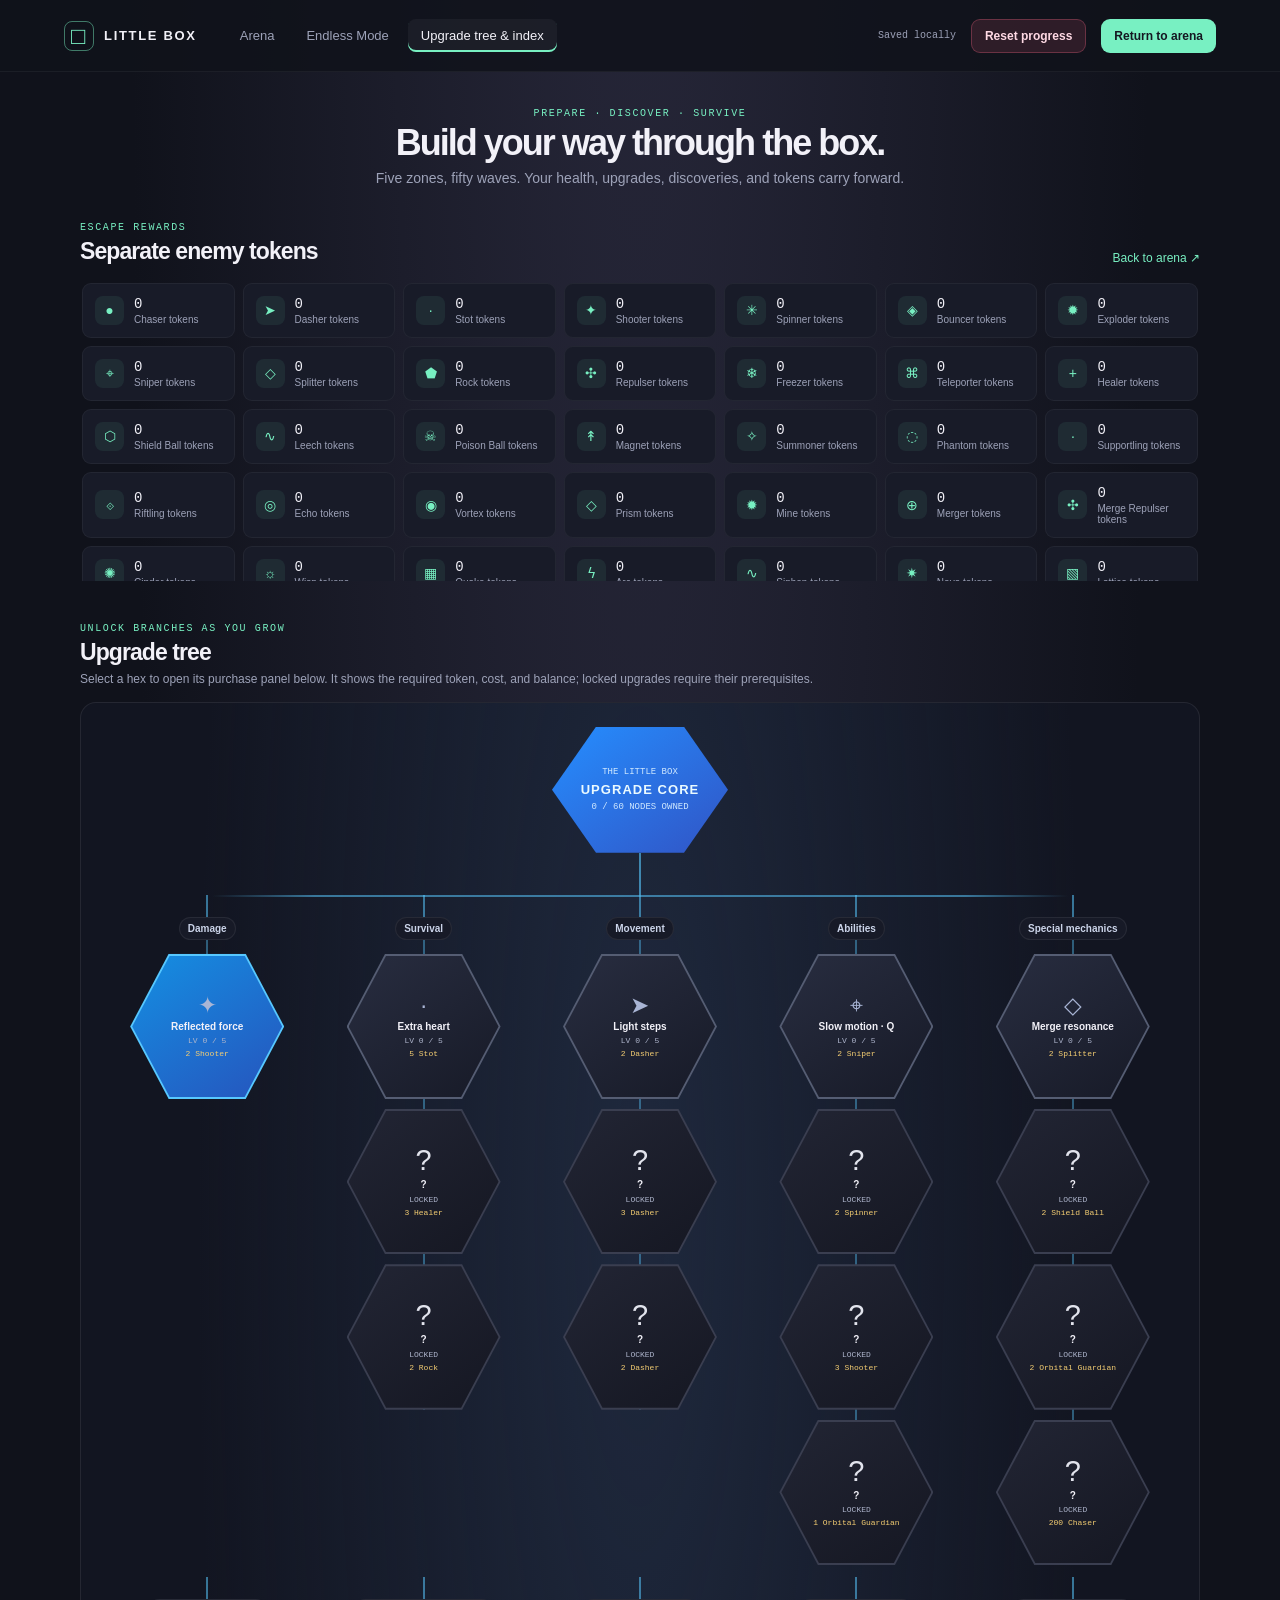
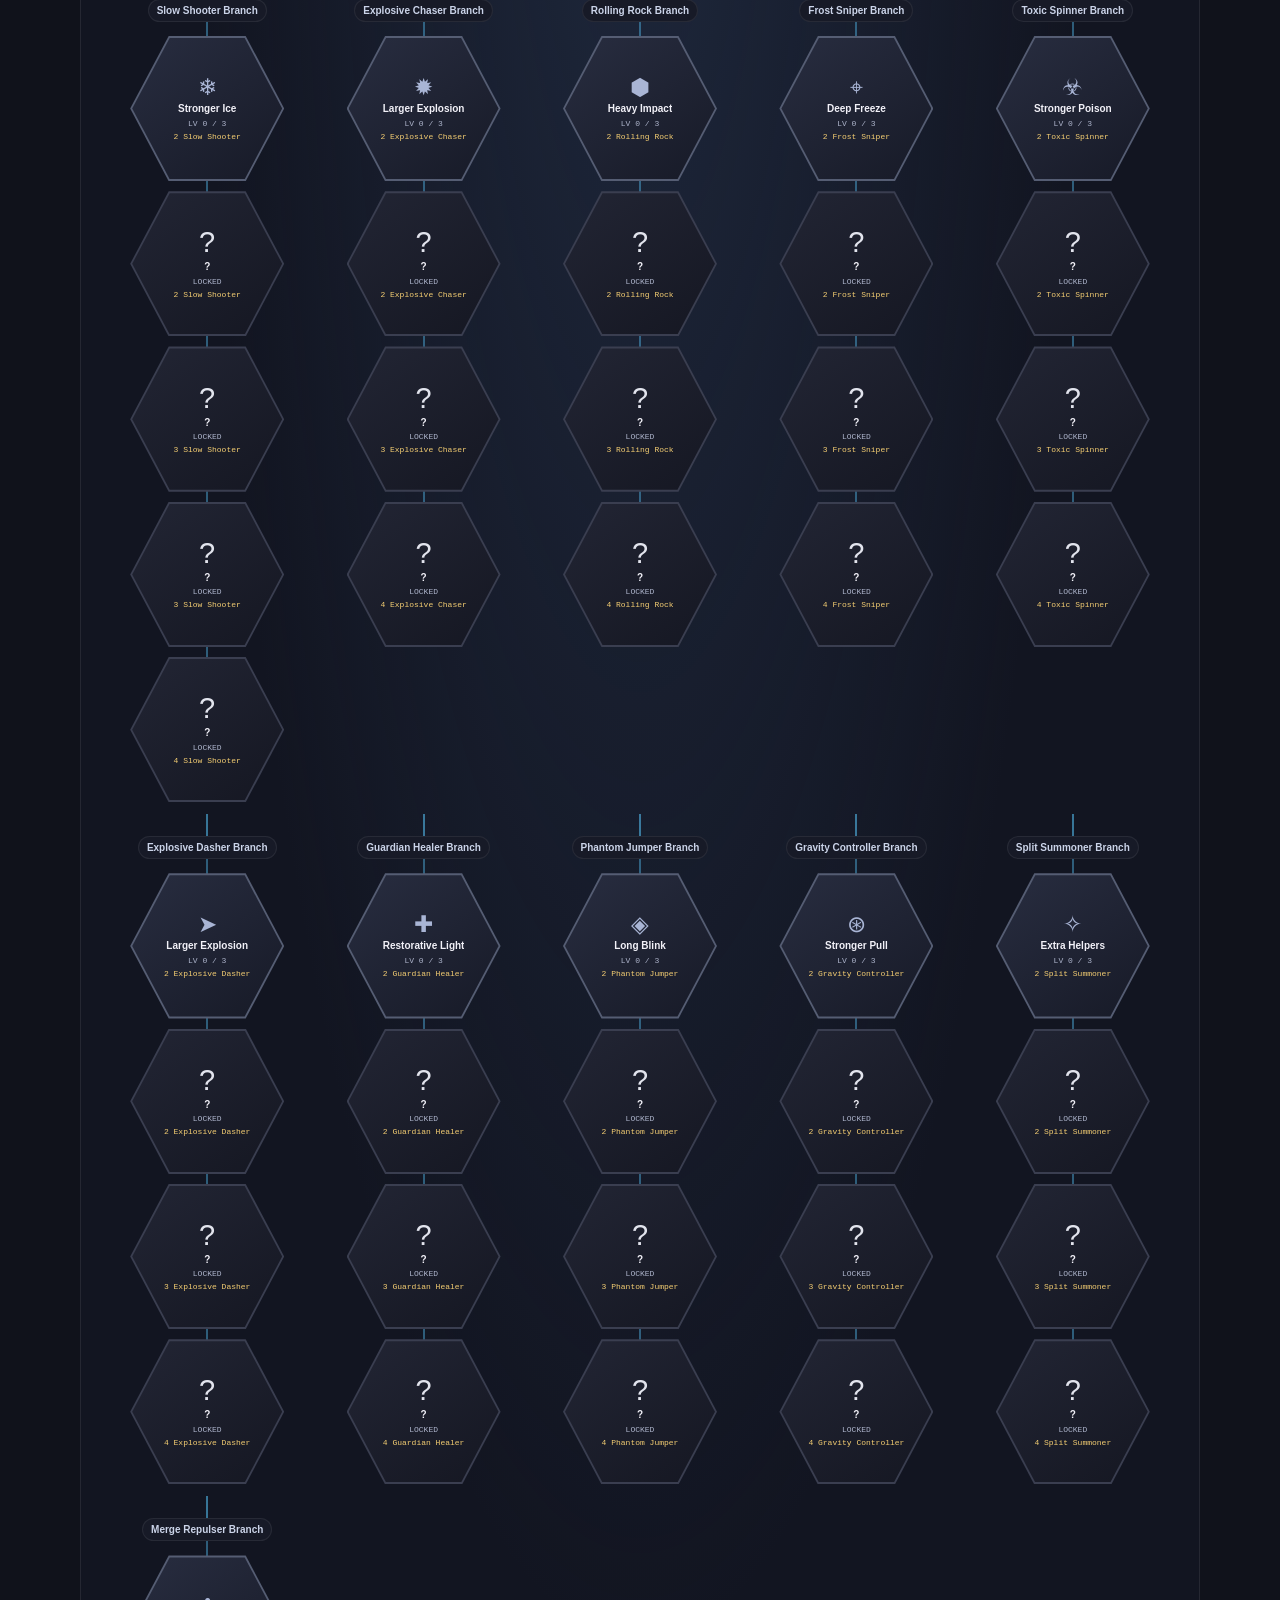
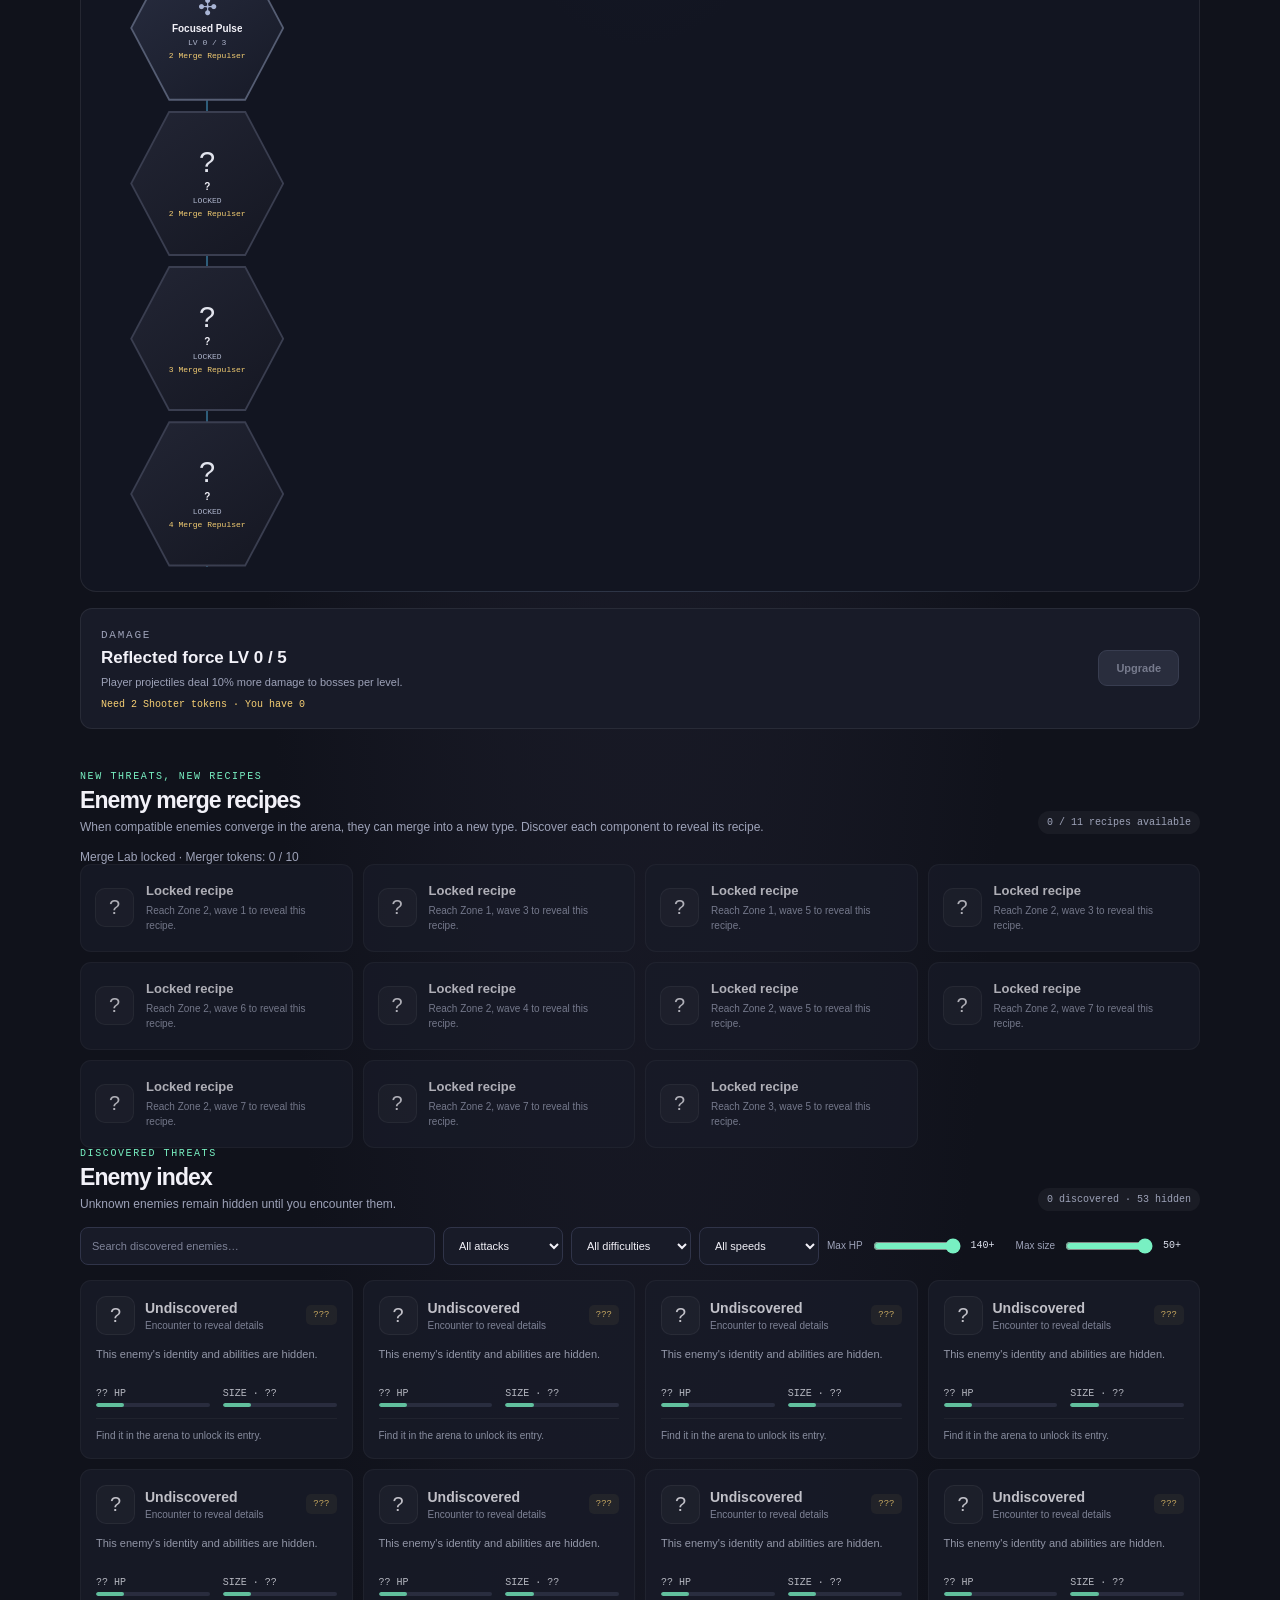
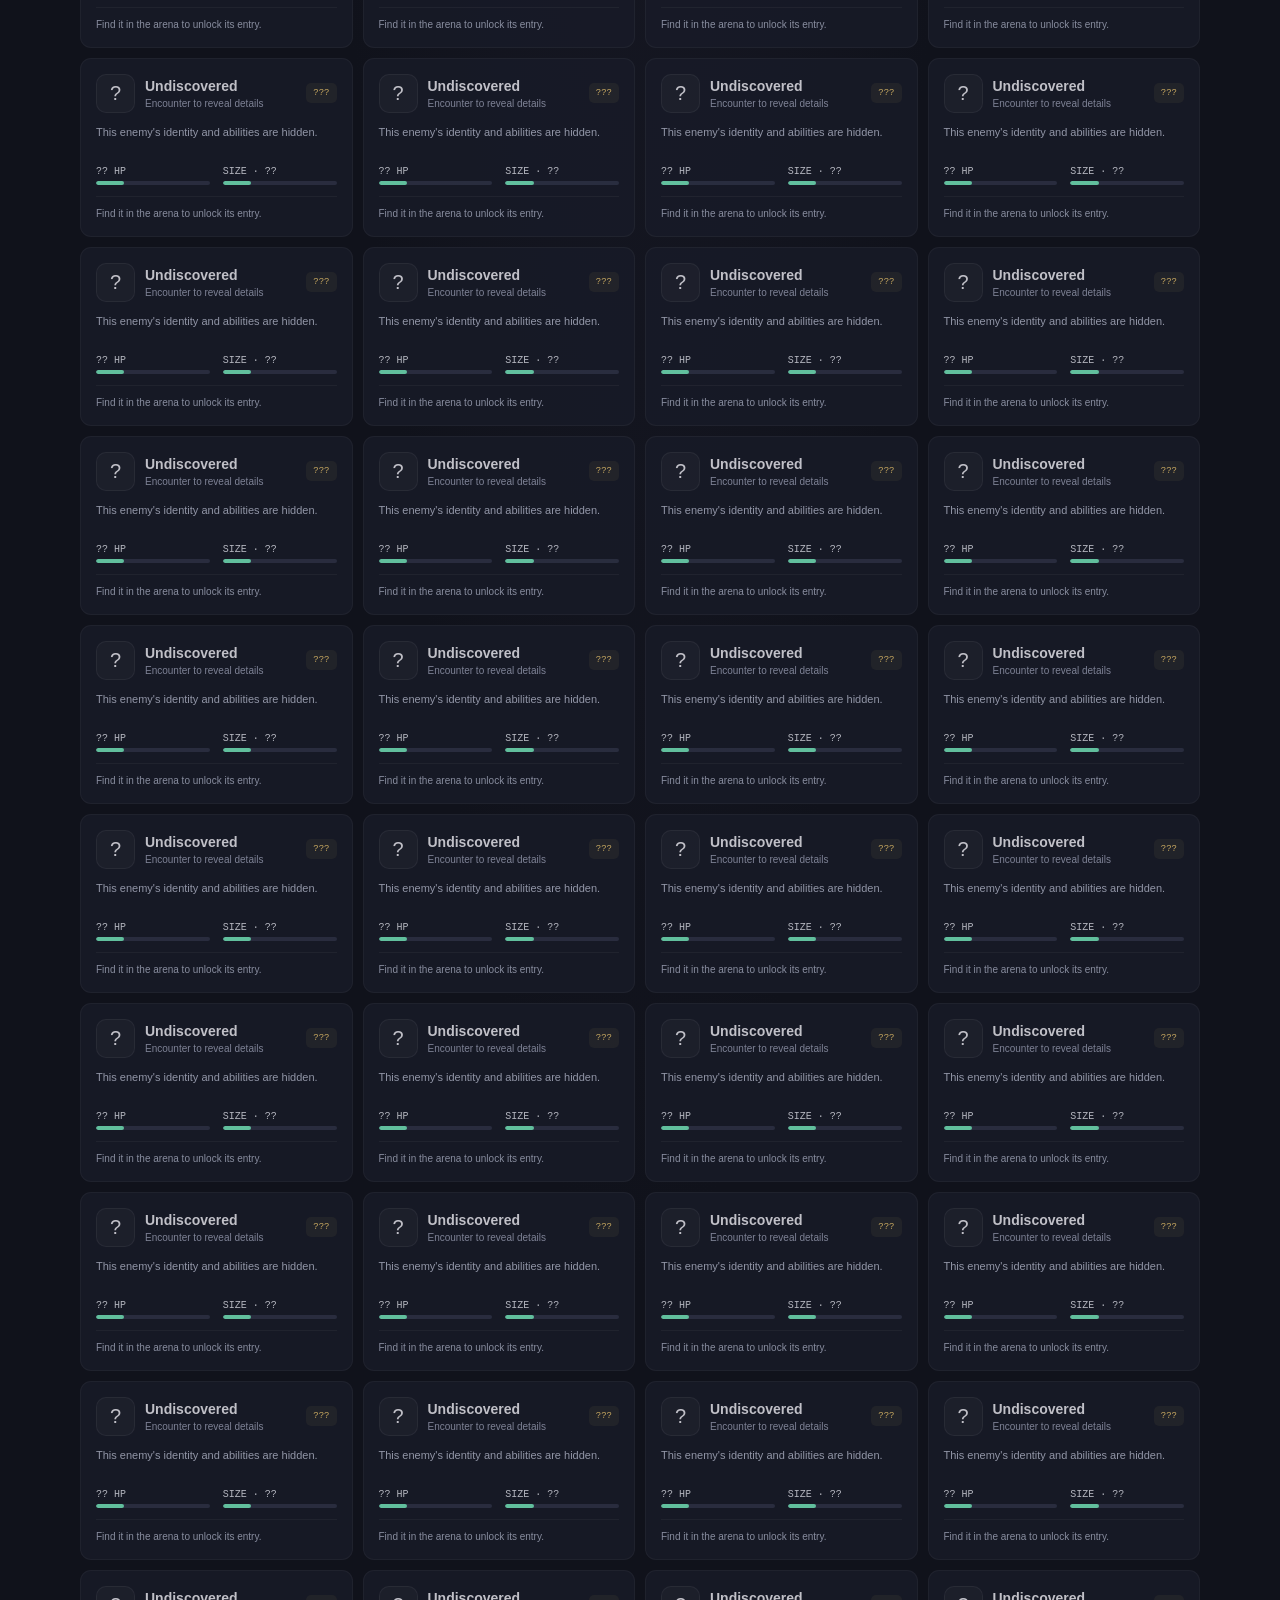
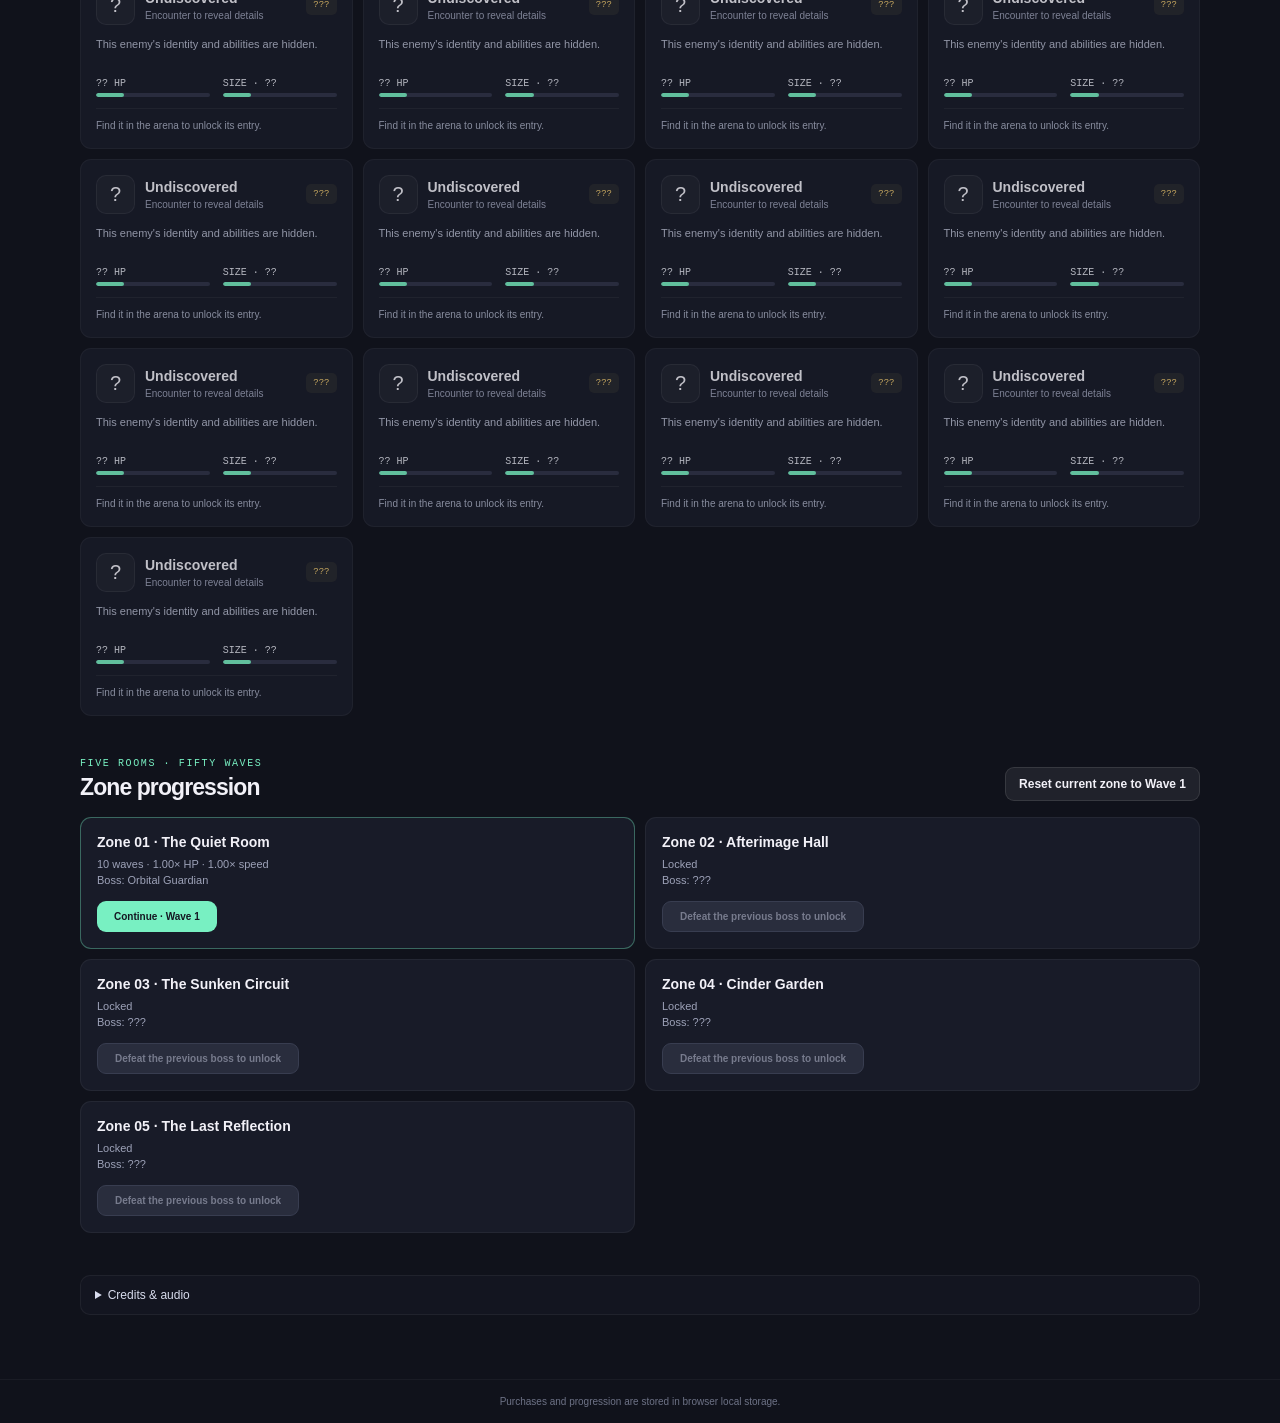
==== commit 75b535a5: "Added new features enemies ect. Added endless mode and fixed minor bugs" ====
--- a/shop.html
+++ b/shop.html
@@ -11,12 +11,17 @@
 <body data-page="shop">
   <header class="topbar">
     <a class="brand" href="index.html"><span class="brand-mark">□</span> LITTLE BOX</a>
-    <nav class="main-nav" aria-label="Main navigation">
+    <button id="navMenuButton" class="menu-button" type="button" aria-label="Open navigation" aria-controls="mainNav" aria-expanded="false">
+      <span></span><span></span><span></span>
+    </button>
+    <nav id="mainNav" class="main-nav" aria-label="Main navigation">
       <a class="nav-link" href="index.html">Arena</a>
+      <a class="nav-link" href="endless.html">Endless Mode</a>
       <a class="nav-link active" href="#upgrade-tree">Upgrade tree &amp; index</a>
     </nav>
     <div class="top-actions">
       <span id="saveStatus" class="save-status" aria-live="polite">Saved locally</span>
+      <button id="resetProgress" class="button button-danger button-small" type="button">Reset progress</button>
       <a class="button button-small" href="index.html">Return to arena</a>
     </div>
   </header>
@@ -34,7 +39,7 @@
     </section>
 
     <section class="upgrade-section" id="upgrade-tree">
-      <div class="section-title"><div><p class="eyebrow">UNLOCK BRANCHES AS YOU GROW</p><h2>Upgrade tree</h2><p class="section-copy">Select a hex to see its details and cost. Unknown nodes unlock after their prerequisites.</p></div></div>
+      <div class="section-title"><div><p class="eyebrow">UNLOCK BRANCHES AS YOU GROW</p><h2>Upgrade tree</h2><p class="section-copy">Select a hex to open its purchase panel below. It shows the required token, cost, and balance; locked upgrades require their prerequisites.</p></div></div>
       <div id="upgradeGroups" class="upgrade-tree-board"></div>
       <div id="upgradeDetails" class="upgrade-detail" aria-live="polite"></div>
     </section>
@@ -60,7 +65,7 @@
     </section>
 
     <section class="zone-section">
-      <div class="section-title"><div><p class="eyebrow">FIVE ROOMS · FIFTY WAVES</p><h2>Zone progression</h2></div></div>
+      <div class="section-title"><div><p class="eyebrow">FIVE ROOMS · FIFTY WAVES</p><h2>Zone progression</h2></div><button id="resetZoneWave" class="button button-secondary button-small" type="button">Reset current zone to Wave 1</button></div>
       <div id="zoneList" class="zone-list"></div>
     </section>
 
@@ -73,6 +78,18 @@
           <label>Effects <input id="soundVolume" type="range" min="0" max="100" value="55"></label>
           <label class="mute-setting"><input id="muteSound" type="checkbox"> Mute all</label>
         </div>
+        <div class="tester-activation">
+          <p>Local testing only: enter the exact code to enable the in-game Admin Panel.</p>
+          <form id="testerActivationForm">
+            <label for="testerCode">Tester code</label>
+            <div class="tester-activation-controls">
+              <input id="testerCode" type="text" autocomplete="off" spellcheck="false">
+              <button class="button button-small" type="submit">Enable tester mode</button>
+            </div>
+          </form>
+          <p id="testerActivationStatus" class="tester-activation-status" aria-live="polite"></p>
+          <a id="testerArenaLink" class="text-link" href="index.html" hidden>Open arena to use Admin Panel ↗</a>
+        </div>
       </details>
     </section>
   </main>
--- a/styles.css
+++ b/styles.css
@@ -26,6 +26,11 @@
 .topbar { height: 72px; display: flex; align-items: center; gap: 30px; padding: 0 clamp(16px, 5vw, 76px); border-bottom: 1px solid #ffffff0d; background: #10121bd9; }
 .brand { display: inline-flex; gap: 10px; align-items: center; font-weight: 700; font-size: 13px; letter-spacing: .13em; white-space: nowrap; }
 .brand-mark { display: grid; width: 30px; height: 30px; place-items: center; color: var(--mint); border: 1px solid #78f0c277; border-radius: 8px; font-size: 24px; line-height: 1; }
+.menu-button { display: none; width: 38px; height: 38px; padding: 9px; flex-direction: column; justify-content: space-between; color: var(--text); background: #ffffff0b; border: 1px solid #ffffff18; border-radius: 8px; cursor: pointer; }
+.menu-button span { display: block; width: 100%; height: 2px; background: currentColor; border-radius: 2px; transition: transform .18s, opacity .18s; }
+.menu-button[aria-expanded="true"] span:nth-child(1) { transform: translateY(8px) rotate(45deg); }
+.menu-button[aria-expanded="true"] span:nth-child(2) { opacity: 0; }
+.menu-button[aria-expanded="true"] span:nth-child(3) { transform: translateY(-8px) rotate(-45deg); }
 .main-nav { display: flex; gap: 6px; align-items: center; }
 .nav-link { padding: 9px 13px; color: var(--muted); font-size: 13px; border-radius: 8px; }
 .nav-link:hover, .nav-link.active { color: var(--text); background: #ffffff0b; }
@@ -67,6 +72,9 @@
 .overlay-card h2 { margin: 9px 0; font-size: clamp(22px, 4vw, 30px); letter-spacing: -.04em; }
 .overlay-card > p:not(.eyebrow) { margin: 0 auto 18px; color: #b6bbce; font-size: 13px; line-height: 1.55; }
 .overlay-buttons { display: flex; justify-content: center; flex-wrap: wrap; gap: 8px; }
+.guide-copy { color: #b6bbce; font-size: 12px; line-height: 1.65; }
+.endless-upgrade-list { display: grid; grid-template-columns: repeat(2, minmax(0, 1fr)); gap: 7px; margin: 12px 0; }
+.endless-upgrade-row { min-height: 38px; padding: 7px 9px; font-size: 10px; }
 .toast { position: absolute; z-index: 4; left: 50%; bottom: 22px; padding: 9px 15px; color: var(--mint); background: #121521ec; border: 1px solid #78f0c277; border-radius: 20px; font: 11px var(--mono); opacity: 0; transform: translate(-50%, 8px); transition: opacity .2s, transform .2s; pointer-events: none; }
 .toast.show { opacity: 1; transform: translate(-50%, 0); }
 .game-footer { display: flex; width: min(620px, 100%); align-items: center; justify-content: space-between; gap: 12px; flex-wrap: wrap; margin-top: 15px; }
@@ -121,7 +129,7 @@
 .upgrade-node-mark { color: #a9b5d5; font-size: 23px; line-height: 1; }
 .upgrade-node strong { display: -webkit-box; max-width: 100%; overflow: hidden; font-size: 10px; line-height: 1.15; -webkit-box-orient: vertical; -webkit-line-clamp: 2; }
 .upgrade-node small { color: #aeb5cc; font: 8px var(--mono); }
-.upgrade-node-cost { color: var(--gold); font: 8px var(--mono); line-height: 1.2; }
+.upgrade-node-cost { max-width: 100%; color: var(--gold); font: 8px var(--mono); line-height: 1.2; overflow-wrap: anywhere; }
 .upgrade-node-shell.selected { background: #57c8ff; box-shadow: 0 0 20px #3caeff66; }
 .upgrade-node-shell.selected .upgrade-node { background: linear-gradient(145deg, #148fe2, #2654bd); }
 .upgrade-node-shell.affordable:not(.selected) { background: var(--mint); }
@@ -171,11 +179,13 @@
 .sr-only { position: absolute; width: 1px; height: 1px; overflow: hidden; clip: rect(0, 0, 0, 0); white-space: nowrap; clip-path: inset(50%); }
 
 @media (max-width: 720px) {
-  .topbar { height: 62px; gap: 10px; padding: 0 12px; }
+  .topbar { position: relative; z-index: 20; height: 62px; gap: 10px; padding: 0 12px; }
   .brand { gap: 6px; font-size: 11px; }
   .brand-mark { width: 26px; height: 26px; font-size: 20px; }
-  .main-nav { gap: 0; }
-  .nav-link { padding: 8px; font-size: 11px; }
+  .menu-button { display: flex; margin-left: auto; }
+  .main-nav { position: absolute; top: calc(100% + 8px); left: 12px; display: none; width: calc(100% - 24px); flex-direction: column; align-items: stretch; gap: 4px; padding: 8px; background: #171a27f5; border: 1px solid #ffffff18; border-radius: 10px; box-shadow: 0 14px 40px #0009; }
+  .main-nav.open { display: flex; }
+  .nav-link { padding: 11px 12px; font-size: 12px; }
   .top-actions { gap: 8px; }
   .save-status { display: none; }
   .game-layout, .shop-layout { width: min(100% - 22px, 620px); padding-top: 25px; }
@@ -213,7 +223,7 @@
 }
 .game-heading { margin-bottom: 14px; }
 .game-heading h1 { font-size: clamp(26px, 4vh, 40px); }
-.game-hud, .game-footer, .currency-hud, .ability-hud { width: min(94vw, 980px); }
+.game-hud, .game-footer, .ability-hud { width: min(94vw, 980px); }
 .game-hud { margin-bottom: 8px; }
 .arena-frame {
   width: min(82vh, 94vw, 1000px);
@@ -221,7 +231,7 @@
   border-width: 7px;
 }
 #arena { touch-action: none; }
-.ability-hud, .currency-hud {
+.ability-hud {
   display: flex;
   justify-content: center;
   align-items: center;
@@ -231,13 +241,12 @@
   color: var(--muted);
   font: 10px var(--mono);
 }
-.ability-hud span, .currency-hud span {
+.ability-hud span {
   padding: 5px 8px;
   background: #191c29e8;
   border: 1px solid #ffffff10;
   border-radius: 6px;
 }
-.currency-hud { max-height: 62px; overflow: auto; }
 .ability-hud kbd {
   padding: 2px 4px;
   color: var(--mint);
@@ -284,6 +293,32 @@
 .discovery-toast b { color: var(--mint); font-size: 11px; }
 .discovery-toast span:last-child { font-size: 11px; text-align: left; }
 @keyframes discovery-in { from { opacity: 0; transform: translateY(8px); } to { opacity: 1; transform: translateY(0); } }
+.admin-toggle { position: absolute; z-index: 5; top: 12px; right: 12px; }
+.admin-panel {
+  position: absolute;
+  z-index: 8;
+  inset: 10px;
+  display: flex;
+  flex-direction: column;
+  overflow: hidden;
+  padding: 14px;
+  color: var(--text);
+  background: #131622f5;
+  border: 1px solid #78f0c277;
+  border-radius: 12px;
+  box-shadow: 0 15px 50px #000b;
+}
+.admin-heading { display: flex; align-items: center; justify-content: space-between; gap: 12px; padding-bottom: 10px; border-bottom: 1px solid #ffffff18; }
+.admin-heading h2 { margin: 4px 0 0; font-size: 18px; }
+.admin-content { overflow-y: auto; overscroll-behavior: contain; padding: 8px 3px 4px 0; }
+.admin-content details { padding: 9px 0; border-bottom: 1px solid #ffffff14; }
+.admin-content summary { color: var(--mint); font-size: 12px; font-weight: 700; cursor: pointer; }
+.admin-content label { display: grid; flex: 1; gap: 5px; margin-top: 9px; color: var(--muted); font-size: 10px; }
+.admin-content input, .admin-content select { min-width: 0; height: 34px; padding: 0 8px; color: var(--text); background: #202436; border: 1px solid #3b4056; border-radius: 6px; font-size: 11px; }
+.admin-row, .admin-actions { display: flex; align-items: end; gap: 7px; flex-wrap: wrap; margin-top: 8px; }
+.admin-actions .button { min-height: 32px; padding: 0 9px; font-size: 10px; }
+.admin-stats { overflow: auto; max-height: 110px; margin: 9px 0; padding: 9px; color: #cbd4e9; background: #0c0e18; border-radius: 6px; font: 9px/1.5 var(--mono); white-space: pre-wrap; }
+.admin-exit { width: 100%; }
 .shop-layout { max-width: 1240px; }
 .currency-list { grid-template-columns: repeat(auto-fit, minmax(145px, 1fr)); max-height: 300px; overflow: auto; padding: 2px; }
 .enemy-grid { grid-template-columns: repeat(auto-fit, minmax(270px, 1fr)); }
@@ -310,6 +345,14 @@
 .health-filter input { min-width: 68px; }
 .credits-section .settings { width: 100%; }
 .credits-section .settings > p { max-width: 760px; font-size: 11px; line-height: 1.55; }
+.tester-activation { margin-top: 18px; padding-top: 14px; border-top: 1px solid #ffffff12; }
+.tester-activation > p { margin: 0 0 10px; color: var(--muted); font-size: 11px; }
+.tester-activation form { max-width: 480px; }
+.tester-activation form > label { display: block; margin-bottom: 6px; font-size: 11px; }
+.tester-activation-controls { display: flex; flex-wrap: wrap; gap: 8px; }
+.tester-activation-controls input { min-width: 180px; flex: 1; padding: 8px 10px; color: var(--text); background: #10121b; border: 1px solid var(--line); border-radius: 8px; }
+.tester-activation .tester-activation-status { margin-top: 10px; color: var(--mint); }
+.tester-activation > a { display: inline-block; margin-top: 4px; }
 
 @media (max-height: 700px) and (min-width: 721px) {
   .game-layout { padding-top: 10px; }
@@ -319,15 +362,17 @@
   .game-hud { margin-bottom: 5px; }
   .hud-card { min-height: 49px; }
   .arena-frame { width: min(72vh, 84vw, 760px); border-width: 5px; }
-  .ability-hud, .currency-hud { margin-bottom: 3px; }
+  .ability-hud { margin-bottom: 3px; }
   .game-footer { margin-top: 7px; }
 }
 @media (max-width: 720px) {
   .game-layout { min-height: calc(100vh - 104px); padding: 18px 10px 22px; }
   .arena-frame { width: min(82vh, 98vw); }
-  .currency-hud { max-height: 52px; }
-  .game-hud, .game-footer, .currency-hud, .ability-hud { width: min(96vw, 620px); }
+  .game-hud, .game-footer, .ability-hud { width: min(96vw, 620px); }
   .currency-list { grid-template-columns: repeat(2, minmax(0, 1fr)); }
   .merge-grid, .enemy-grid { grid-template-columns: 1fr; }
+  .endless-upgrade-list { grid-template-columns: 1fr; }
   .discovery-toast { right: 8px; bottom: 8px; }
-}
+  .admin-panel { inset: 5px; padding: 10px; }
+  .admin-content .admin-actions .button { flex: 1 1 120px; }
+}
